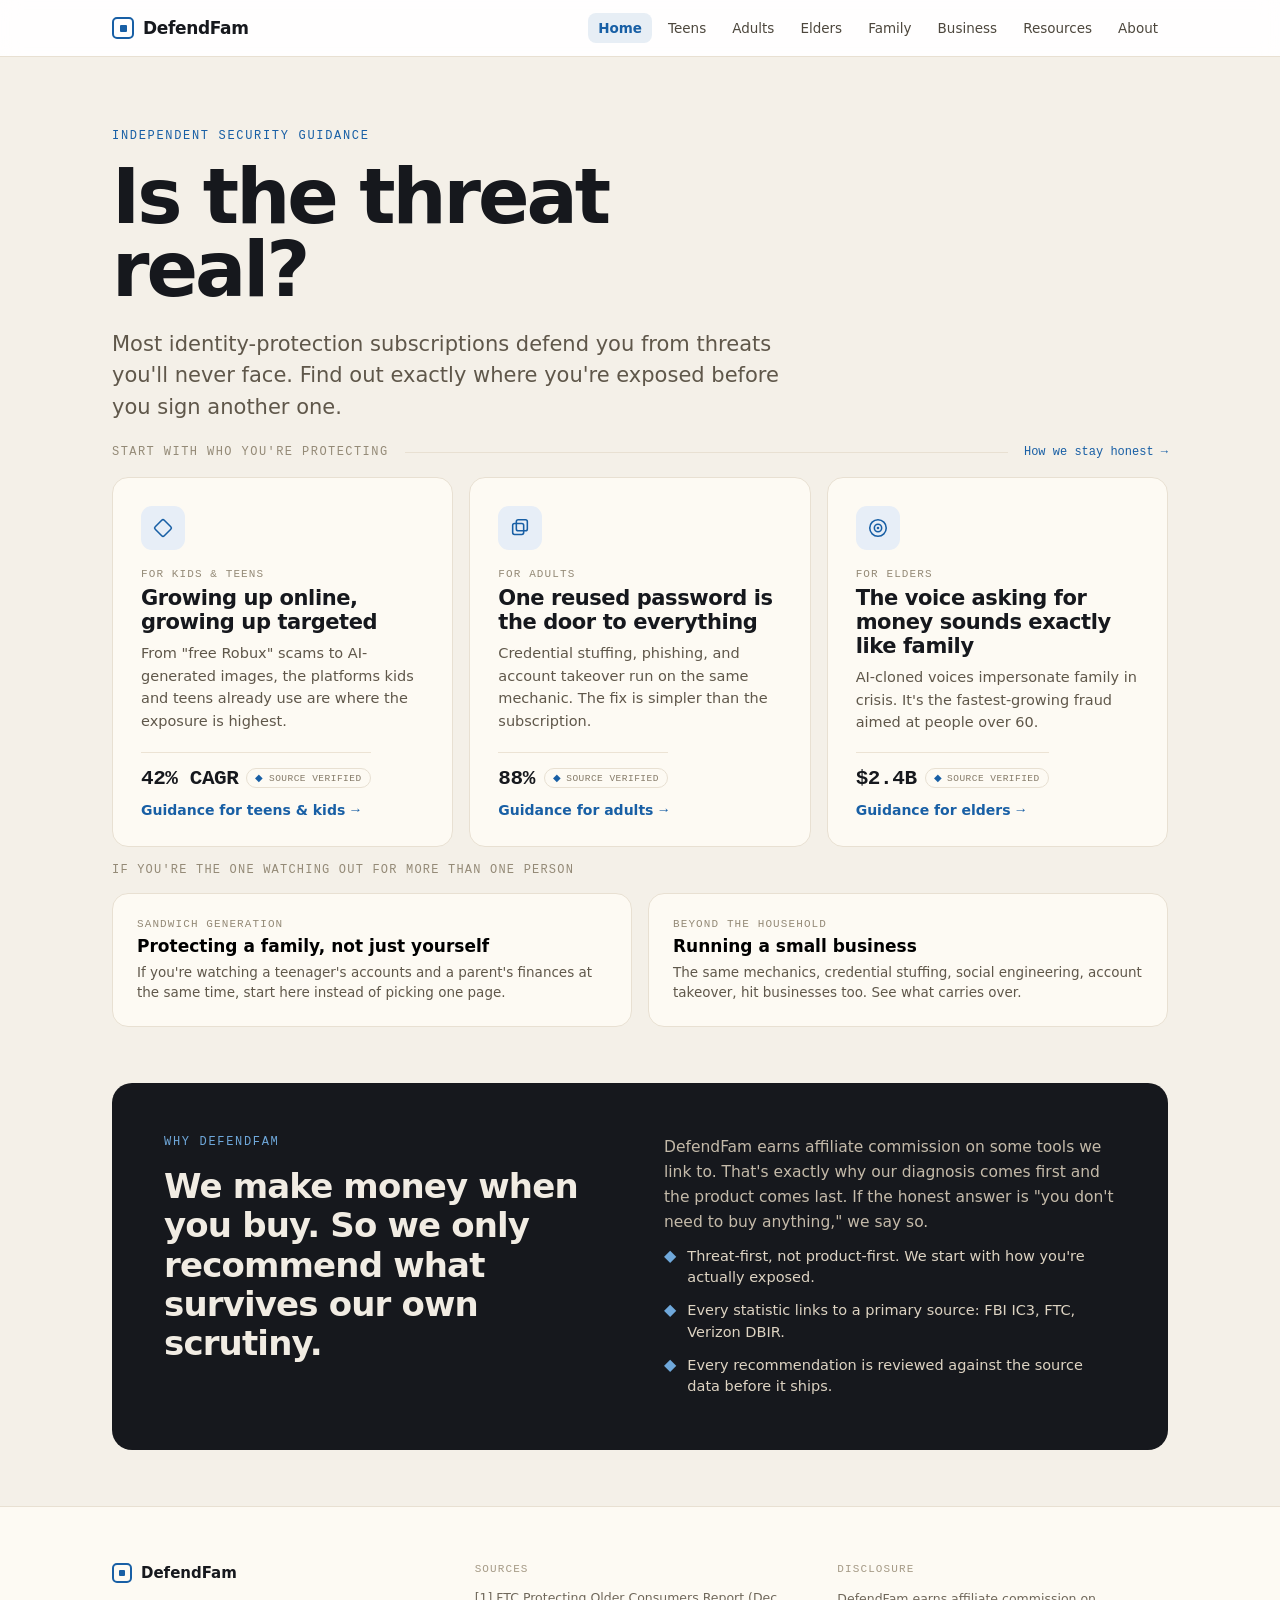
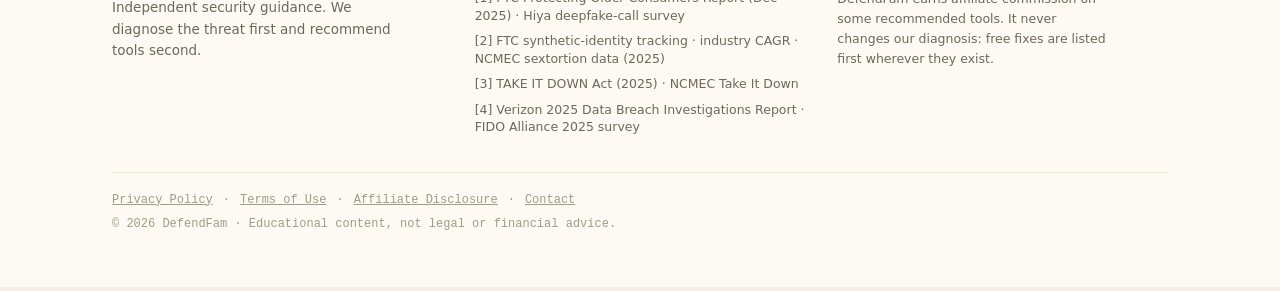
==== index.html @ b458517e "Add Google Tag Manager (GTM-TTX3BP2R) to all pages Container script in <head>, noscript iframe after" ====
<!DOCTYPE html>
<html lang="en">
<head>
<!-- Google Tag Manager -->
<script>(function(w,d,s,l,i){w[l]=w[l]||[];w[l].push({'gtm.start':
new Date().getTime(),event:'gtm.js'});var f=d.getElementsByTagName(s)[0],
j=d.createElement(s),dl=l!='dataLayer'?'&l='+l:'';j.async=true;j.src=
'https://www.googletagmanager.com/gtm.js?id='+i+dl;f.parentNode.insertBefore(j,f);
})(window,document,'script','dataLayer','GTM-TTX3BP2R');</script>
<!-- End Google Tag Manager -->
<meta charset="utf-8">
<meta name="viewport" content="width=device-width, initial-scale=1">
<title>DefendFam: Independent Security Guidance</title>
<meta name="description" content="Independent security guidance. We diagnose the threat first and recommend tools second.">
<style>
  * { box-sizing: border-box; }
  body { margin: 0; }
  :root {
    --accent: #185FA5;
    --accent-light: #6fa8db;
    --cream: #f4f0e8;
    --cream-card: #fdfaf3;
    --border: #e8e0d2;
    --border-2: #ece3d4;
    --dark: #16181d;
    --dark-card: #1c1f26;
    --ink: #16181d;
    --ink-soft: #4d473d;
    --ink-mute: #5f574a;
    --label: #948a77;
  }
  ::selection { background: rgba(24,95,165,0.18); }
  body {
    font-family: 'Inter', system-ui, -apple-system, sans-serif;
    background: var(--cream);
    color: var(--ink);
    min-height: 100vh;
    -webkit-font-smoothing: antialiased;
  }
  .mono { font-family: 'IBM Plex Mono', ui-monospace, monospace; }
  nav {
    position: sticky; top: 0; z-index: 50;
    background: rgba(255,255,255,0.92); backdrop-filter: blur(10px);
    border-bottom: 1px solid var(--border);
  }
  .nav-inner {
    max-width: 1120px; margin: 0 auto; padding: 13px clamp(16px,4vw,32px);
    display: flex; align-items: center; justify-content: space-between; gap: 16px; flex-wrap: wrap;
  }
  .brand { display: flex; align-items: center; gap: 9px; cursor: pointer; }
  .brand-mark { width: 22px; height: 22px; border: 2px solid var(--accent); border-radius: 5px; display: flex; align-items: center; justify-content: center; }
  .brand-mark span { width: 7px; height: 7px; background: var(--accent); border-radius: 1px; display: block; }
  .brand-name { font-weight: 700; font-size: 17px; letter-spacing: -0.02em; }
  .nav-items { display: flex; align-items: center; gap: clamp(2px,1vw,6px); flex-wrap: wrap; }
  .nav-link {
    font-size: 13.5px; font-weight: 500; color: var(--ink-soft); padding: 7px 10px; border-radius: 8px;
    cursor: pointer; text-decoration: none; white-space: nowrap; background: transparent;
    transition: color .15s, background .15s; border: none; font-family: inherit;
  }
  .nav-link.active { font-weight: 600; color: var(--accent); background: rgba(24,95,165,0.10); }
  main { max-width: 1120px; margin: 0 auto; padding: 0 clamp(16px,4vw,32px); }
  section[data-section] { display: none; }
  section[data-section].active { display: block; }
  .eyebrow { font-size: 12px; letter-spacing: 0.14em; text-transform: uppercase; color: var(--accent); margin-bottom: 18px; }
  h1 { font-size: clamp(40px,8.5vw,76px); line-height: 0.96; font-weight: 800; letter-spacing: -0.04em; margin: 0; max-width: 13ch; }
  .lede { font-size: clamp(16px,2.2vw,21px); line-height: 1.5; color: var(--ink-mute); max-width: 52ch; margin: 22px 0 0; }
  .grid-3 { display: grid; grid-template-columns: repeat(auto-fit,minmax(260px,1fr)); gap: 16px; }
  .grid-2 { display: grid; grid-template-columns: repeat(auto-fit,minmax(260px,1fr)); gap: 16px; }
  .card {
    background: var(--cream-card); border: 1px solid var(--border); border-radius: 16px; padding: 28px;
    cursor: pointer; transition: transform .15s, box-shadow .15s, border-color .15s; display: flex; flex-direction: column;
    text-align: left; font-family: inherit; color: inherit;
  }
  .card:hover { transform: translateY(-3px); box-shadow: 0 12px 30px rgba(16,24,40,0.08); border-color: #d8cfbf; }
  .card-icon { width: 44px; height: 44px; border-radius: 11px; background: #e7eef7; display: flex; align-items: center; justify-content: center; margin-bottom: 18px; }
  .risk-label { font-size: 11px; letter-spacing: 0.1em; text-transform: uppercase; color: var(--label); }
  .card h3 { font-size: 21px; font-weight: 700; letter-spacing: -0.02em; margin: 6px 0 8px; }
  .card p { font-size: 14.5px; line-height: 1.55; color: var(--ink-mute); margin: 0 0 18px; }
  .card-foot { margin-top: auto; padding-top: 14px; border-top: 1px solid var(--border-2); display: flex; flex-direction: column; gap: 12px; }
  .stat-row { display: flex; align-items: center; justify-content: space-between; gap: 8px; }
  .stat-big { font-family: 'IBM Plex Mono', monospace; font-size: 21px; color: var(--ink); font-weight: 600; letter-spacing: -0.02em; }
  .badge { display: inline-flex; align-items: center; gap: 5px; font-family: 'IBM Plex Mono', monospace; font-size: 9.5px; letter-spacing: 0.05em; text-transform: uppercase; color: #857b69; border: 1px solid var(--border); border-radius: 20px; padding: 3px 8px; }
  .badge .dot { color: var(--accent); }
  .cta-link { display: inline-flex; align-items: center; gap: 6px; font-weight: 600; font-size: 14px; color: var(--accent); }
  .why-box { background: var(--dark); border-radius: 20px; padding: clamp(28px,4.5vw,52px); color: #f1ece3; margin: 40px 0 clamp(40px,5vw,56px); }
  .why-grid { display: grid; grid-template-columns: repeat(auto-fit,minmax(260px,1fr)); gap: clamp(24px,4vw,48px); align-items: start; }
  .why-box h2 { font-size: clamp(24px,3.6vw,34px); font-weight: 700; letter-spacing: -0.025em; line-height: 1.15; margin: 0; }
  .why-list { display: flex; flex-direction: column; gap: 11px; }
  .why-item { display: flex; gap: 11px; align-items: flex-start; }
  .why-item .mark { color: var(--accent-light); font-weight: 700; }
  .why-item span.txt { font-size: 14.5px; line-height: 1.5; color: #ddd3c2; }
  section .inner { padding: clamp(40px,6vw,72px) 0; }
  h2.brief-h { font-size: clamp(28px,5vw,46px); font-weight: 800; letter-spacing: -0.03em; line-height: 1.05; margin: 0; max-width: 18ch; }
  .stat-grid { display: grid; grid-template-columns: repeat(auto-fit,minmax(280px,1fr)); gap: 20px; margin-top: 36px; align-items: stretch; }
  .stat-block { background: var(--dark); border-radius: 18px; padding: clamp(26px,3.5vw,38px); color: #fdfaf3; display: flex; flex-direction: column; justify-content: center; }
  .stat-num { font-size: clamp(48px,9vw,84px); font-weight: 800; letter-spacing: -0.04em; line-height: 1; }
  .stat-desc { font-size: 15px; color: #bbb1a0; margin-top: 10px; max-width: 32ch; }
  .stat-source { display: inline-flex; align-items: center; gap: 7px; margin-top: 18px; font-family: 'IBM Plex Mono', monospace; font-size: 11px; letter-spacing: 0.05em; text-transform: uppercase; color: var(--accent-light); }
  .panel { background: var(--cream-card); border: 1px solid var(--border); border-radius: 18px; padding: clamp(24px,3vw,32px); }
  .bars { display: flex; align-items: flex-end; gap: clamp(8px,2vw,18px); height: 150px; }
  .bar-col { flex: 1; display: flex; flex-direction: column; align-items: center; gap: 8px; height: 100%; justify-content: flex-end; }
  .bar { width: 100%; border-radius: 6px 6px 0 0; }
  .section-block { margin-top: 48px; }
  .block-label { font-family: 'IBM Plex Mono', monospace; font-size: 12px; letter-spacing: 0.1em; text-transform: uppercase; color: var(--label); margin-bottom: 16px; }
  .why-targeted-grid, .vector-grid { display: grid; grid-template-columns: repeat(auto-fit,minmax(240px,1fr)); gap: 14px; }
  .mini-card { background: var(--cream-card); border: 1px solid var(--border); border-radius: 14px; padding: 22px; }
  .mini-card h4 { font-weight: 700; font-size: 15.5px; margin: 0 0 6px; }
  .mini-card p { margin: 0; font-size: 14px; line-height: 1.55; color: var(--ink-mute); }
  .vector-card { background: #1c1f26; border: 1px solid #2c313b; border-radius: 14px; padding: 22px; color: #f1ece3; }
  .vector-card .vlabel { font-family: 'IBM Plex Mono', monospace; font-size: 11px; color: var(--accent-light); margin-bottom: 10px; }
  .vector-card h4 { font-weight: 700; font-size: 15.5px; margin: 0 0 6px; }
  .vector-card p { margin: 0; font-size: 14px; line-height: 1.55; color: #bbb1a0; }
  .guidance-label { font-family: 'IBM Plex Mono', monospace; font-size: 12px; letter-spacing: 0.1em; text-transform: uppercase; color: var(--accent); margin-bottom: 6px; }
  h3.guidance-h { font-size: clamp(20px,3vw,26px); font-weight: 700; letter-spacing: -0.02em; margin: 0 0 20px; }
  .step-grid { display: grid; grid-template-columns: repeat(auto-fit,minmax(250px,1fr)); gap: 16px; }
  .step-card { background: var(--cream-card); border: 1px solid var(--border); border-radius: 16px; padding: 26px; display: flex; flex-direction: column; }
  .step-num { font-family: 'IBM Plex Mono', monospace; font-size: 13px; color: var(--accent); font-weight: 600; margin-bottom: 14px; }
  .step-card h4 { font-weight: 700; font-size: 17px; margin: 0 0 8px; }
  .step-card p { font-size: 14px; line-height: 1.55; color: var(--ink-mute); margin: 0 0 16px; }
  .step-cost { margin-top: auto; font-family: 'IBM Plex Mono', monospace; font-size: 11px; color: var(--label); }
  .priority-row { background: var(--cream-card); border: 1px solid var(--border); border-radius: 14px; padding: 22px 24px; display: flex; gap: 20px; align-items: center; flex-wrap: wrap; }
  .priority-num { font-family: 'IBM Plex Mono', monospace; font-size: 22px; font-weight: 600; color: var(--accent); min-width: 36px; }
  .priority-row h4 { font-weight: 700; font-size: 16.5px; margin: 0 0 4px; }
  .priority-row p { margin: 0; font-size: 14px; line-height: 1.5; color: var(--ink-mute); }
  .priority-stack { display: flex; flex-direction: column; gap: 12px; }
  .cta-btn { display: inline-flex; align-items: center; gap: 9px; background: var(--accent); color: #fdfaf3; padding: 15px 24px; border-radius: 10px; font-weight: 600; font-size: 15px; text-decoration: none; cursor: pointer; border: none; font-family: inherit; margin-top: 26px; }
  .cta-btn:hover { filter: brightness(0.92); }
  .cta-btn.ghost { background: transparent; border: 1px solid var(--border); color: var(--ink); }
  .cta-btn.ghost:hover { filter: none; border-color: #c9bea6; }
  .donut-wrap { display: flex; flex-direction: column; align-items: center; justify-content: center; text-align: center; gap: 16px; }
  .donut { width: 148px; height: 148px; border-radius: 50%; display: flex; align-items: center; justify-content: center; }
  .donut-inner { width: 104px; height: 104px; border-radius: 50%; background: var(--cream-card); display: flex; flex-direction: column; align-items: center; justify-content: center; }
  .donut-inner .num { font-size: 32px; font-weight: 800; letter-spacing: -0.03em; }
  .two-col { display: grid; grid-template-columns: repeat(auto-fit,minmax(280px,1fr)); gap: 16px; margin-top: 36px; }
  .article-grid { display: grid; grid-template-columns: repeat(auto-fit,minmax(290px,1fr)); gap: 18px; margin-top: 40px; }
  article { background: var(--cream-card); border: 1px solid var(--border); border-radius: 18px; overflow: hidden; display: flex; flex-direction: column; transition: transform .15s, box-shadow .15s; }
  article:hover { transform: translateY(-3px); box-shadow: 0 14px 34px rgba(16,24,40,0.09); }
  .art-fig { height: 150px; background: repeating-linear-gradient(135deg,#e6edf6,#e6edf6 10px,#dbe6f2 10px,#dbe6f2 20px); display: flex; align-items: flex-end; padding: 16px; }
  .art-fig span { font-family: 'IBM Plex Mono', monospace; font-size: 11px; color: var(--label); background: var(--cream-card); padding: 4px 9px; border-radius: 5px; }
  .art-body { padding: 24px; display: flex; flex-direction: column; flex: 1; }
  .art-cat { font-family: 'IBM Plex Mono', monospace; font-size: 11px; color: var(--label); margin-bottom: 12px; }
  article h3 { font-size: 18.5px; font-weight: 700; letter-spacing: -0.015em; line-height: 1.3; margin: 0 0 10px; }
  article p { font-size: 14px; line-height: 1.55; color: var(--ink-mute); margin: 0; flex: 1; }
  footer { border-top: 1px solid var(--border); background: var(--cream-card); margin-top: 24px; }
  .footer-inner { max-width: 1120px; margin: 0 auto; padding: clamp(36px,5vw,56px) clamp(16px,4vw,32px); }
  .footer-grid { display: grid; grid-template-columns: repeat(auto-fit,minmax(220px,1fr)); gap: 32px; }
  .footer-label { font-family: 'IBM Plex Mono', monospace; font-size: 11px; letter-spacing: 0.1em; text-transform: uppercase; color: #a59a86; margin-bottom: 14px; }
  .footer-brand p { font-size: 13.5px; line-height: 1.6; color: #6f675a; margin: 0; max-width: 34ch; }
  .footer-sources { display: flex; flex-direction: column; gap: 8px; font-size: 12.5px; color: #6f675a; line-height: 1.4; }
  .footer-disclosure p { font-size: 12.5px; line-height: 1.6; color: #6f675a; margin: 0; max-width: 34ch; }
  .copyright { margin-top: 36px; padding-top: 20px; border-top: 1px solid var(--border-2); font-size: 12px; color: #a59a86; font-family: 'IBM Plex Mono', monospace; }
  .quick-answer { background: var(--cream-card); border: 1px solid var(--border); border-left: 3px solid var(--accent); border-radius: 12px; padding: 22px 26px; margin: 28px 0 40px; }
  .quick-answer .qa-label { font-family: 'IBM Plex Mono', monospace; font-size: 11px; letter-spacing: 0.1em; text-transform: uppercase; color: var(--accent); margin-bottom: 8px; }
  .quick-answer p { margin: 0; font-size: 15px; line-height: 1.6; color: var(--ink-soft); }
  .fork-box { display: grid; grid-template-columns: repeat(auto-fit,minmax(240px,1fr)); gap: 16px; margin: 32px 0 clamp(40px,5vw,56px); }
  .fork-card { background: var(--cream-card); border: 1px solid var(--border); border-radius: 16px; padding: 24px; text-align: left; cursor: pointer; font-family: inherit; }
  .fork-card:hover { border-color: #d8cfbf; }
  .fork-card .flabel { font-family: 'IBM Plex Mono', monospace; font-size: 11px; letter-spacing: 0.1em; text-transform: uppercase; color: var(--label); margin-bottom: 6px; }
  .fork-card h4 { font-weight: 700; font-size: 17px; margin: 0 0 6px; }
  .fork-card p { margin: 0; font-size: 13.5px; line-height: 1.5; color: var(--ink-mute); }
  .support-grid { display: grid; grid-template-columns: repeat(auto-fit,minmax(260px,1fr)); gap: 14px; }
  .vendor-card { background: var(--cream-card); border: 1px solid var(--border); border-radius: 14px; padding: 22px; }
  .vendor-card .vkind { font-family: 'IBM Plex Mono', monospace; font-size: 10px; letter-spacing: 0.08em; text-transform: uppercase; color: var(--accent); margin-bottom: 8px; }
  .vendor-card h4 { font-weight: 700; font-size: 16px; margin: 0 0 6px; }
  .vendor-card p { margin: 0; font-size: 13.5px; line-height: 1.55; color: var(--ink-mute); }
  .about-lede { font-size: clamp(17px,2.4vw,22px); line-height: 1.5; color: var(--ink-soft); max-width: 58ch; margin: 22px 0 40px; font-weight: 500; }
  .note-box { background: #eef3fa; border: 1px solid #d7e4f1; border-radius: 14px; padding: 22px 24px; font-size: 14.5px; line-height: 1.6; color: var(--ink-soft); }
  .support-head { font-weight: 700; font-size: 16px; letter-spacing: -0.01em; color: var(--ink); margin: 0 0 6px; }
  .support-sub { font-size: 13.5px; line-height: 1.5; color: var(--ink-mute); margin: 0 0 14px; max-width: 60ch; }
  .affiliate-tag { font-family: 'IBM Plex Mono', monospace; font-size: 10.5px; color: var(--label); margin-top: 10px; }
  .affiliate-tag a { color: var(--label); text-decoration: underline; }
  .footer-legal { display: flex; flex-wrap: wrap; gap: 6px 10px; margin-bottom: 10px; }
  .footer-legal a { color: #a59a86; text-decoration: underline; }
  .footer-legal a:hover { color: var(--accent); }
  .legal-meta { font-family: 'IBM Plex Mono', ui-monospace, monospace; font-size: 12px; color: var(--label); margin: 14px 0 32px; }
  .legal-list { margin: 0; padding-left: 20px; font-size: 14.5px; line-height: 1.65; color: var(--ink-mute); max-width: 70ch; }
  .legal-list li { margin-bottom: 8px; }
  .legal-p { font-size: 14.5px; line-height: 1.65; color: var(--ink-mute); max-width: 70ch; margin: 0 0 16px; }
  .brand { text-decoration: none; color: inherit; }
</style>
</head>
<body>
<!-- Google Tag Manager (noscript) -->
<noscript><iframe src="https://www.googletagmanager.com/ns.html?id=GTM-TTX3BP2R"
height="0" width="0" style="display:none;visibility:hidden"></iframe></noscript>
<!-- End Google Tag Manager (noscript) -->

<nav>
  <div class="nav-inner">
    <div class="brand" data-goto="home">
      <div class="brand-mark"><span></span></div>
      <span class="brand-name">DefendFam</span>
    </div>
    <div class="nav-items">
      <button class="nav-link" data-goto="home">Home</button>
      <button class="nav-link" data-goto="teens">Teens</button>
      <button class="nav-link" data-goto="adults">Adults</button>
      <button class="nav-link" data-goto="elders">Elders</button>
      <button class="nav-link" data-goto="family">Family</button>
      <button class="nav-link" data-goto="business">Business</button>
      <button class="nav-link" data-goto="resources">Resources</button>
      <button class="nav-link" data-goto="about">About</button>
    </div>
  </div>
</nav>
 
<main>
 
  <!-- HOME -->
  <section data-section="home" class="active">
    <div class="inner" style="padding-bottom:22px;">
      <div class="eyebrow mono">Independent security guidance</div>
      <h1>Is the threat real?</h1>
      <p class="lede">Most identity-protection subscriptions defend you from threats you'll never face. Find out exactly where you're exposed before you sign another one.</p>
    </div>
 
    <div style="display:flex;align-items:center;gap:16px;margin-bottom:18px;flex-wrap:wrap;">
      <span class="mono" style="font-size:12px;letter-spacing:0.12em;text-transform:uppercase;color:var(--label);white-space:nowrap;">Start with who you're protecting</span>
      <span style="flex:1;min-width:40px;height:1px;background:var(--border);"></span>
      <a href="#why" class="mono" style="font-size:12px;color:var(--accent);text-decoration:none;white-space:nowrap;">How we stay honest →</a>
    </div>
 
    <div class="grid-3" style="padding-bottom:16px;">
      <button class="card" data-goto="teens">
        <div class="card-icon"><svg width="22" height="22" viewBox="0 0 24 24" fill="none" stroke="var(--accent)" stroke-width="1.7"><rect x="5" y="5" width="14" height="14" rx="2" transform="rotate(45 12 12)"/></svg></div>
        <div class="risk-label mono">For kids &amp; teens</div>
        <h3>Growing up online, growing up targeted</h3>
        <p>From "free Robux" scams to AI-generated images, the platforms kids and teens already use are where the exposure is highest.</p>
        <div class="card-foot">
          <div class="stat-row"><span class="stat-big mono">42% CAGR</span><span class="badge mono"><span class="dot">◆</span> Source verified</span></div>
          <span class="cta-link">Guidance for teens &amp; kids <span class="mono">→</span></span>
        </div>
      </button>
      <button class="card" data-goto="adults">
        <div class="card-icon"><svg width="22" height="22" viewBox="0 0 24 24" fill="none" stroke="var(--accent)" stroke-width="1.7"><rect x="4" y="7" width="12" height="12" rx="2"/><rect x="8" y="3" width="12" height="12" rx="2"/></svg></div>
        <div class="risk-label mono">For adults</div>
        <h3>One reused password is the door to everything</h3>
        <p>Credential stuffing, phishing, and account takeover run on the same mechanic. The fix is simpler than the subscription.</p>
        <div class="card-foot">
          <div class="stat-row"><span class="stat-big mono">88%</span><span class="badge mono"><span class="dot">◆</span> Source verified</span></div>
          <span class="cta-link">Guidance for adults <span class="mono">→</span></span>
        </div>
      </button>
      <button class="card" data-goto="elders">
        <div class="card-icon"><svg width="22" height="22" viewBox="0 0 24 24" fill="none" stroke="var(--accent)" stroke-width="1.7"><circle cx="12" cy="12" r="9"/><circle cx="12" cy="12" r="4"/><circle cx="12" cy="12" r="0.6" fill="var(--accent)"/></svg></div>
        <div class="risk-label mono">For elders</div>
        <h3>The voice asking for money sounds exactly like family</h3>
        <p>AI-cloned voices impersonate family in crisis. It's the fastest-growing fraud aimed at people over 60.</p>
        <div class="card-foot">
          <div class="stat-row"><span class="stat-big mono">$2.4B</span><span class="badge mono"><span class="dot">◆</span> Source verified</span></div>
          <span class="cta-link">Guidance for elders <span class="mono">→</span></span>
        </div>
      </button>
    </div>
 
    <div class="section-block" style="margin-top:0;">
      <div class="block-label mono">If you're the one watching out for more than one person</div>
      <div class="fork-box" style="margin-top:0;">
        <button class="fork-card" data-goto="family">
          <div class="flabel mono">Sandwich generation</div>
          <h4>Protecting a family, not just yourself</h4>
          <p>If you're watching a teenager's accounts and a parent's finances at the same time, start here instead of picking one page.</p>
        </button>
        <button class="fork-card" data-goto="business">
          <div class="flabel mono">Beyond the household</div>
          <h4>Running a small business</h4>
          <p>The same mechanics, credential stuffing, social engineering, account takeover, hit businesses too. See what carries over.</p>
        </button>
      </div>
    </div>
 
    <div id="why" class="why-box">
      <div class="why-grid">
        <div>
          <div class="eyebrow mono" style="color:var(--accent-light);">Why DefendFam</div>
          <h2>We make money when you buy. So we only recommend what survives our own scrutiny.</h2>
        </div>
        <div class="why-list">
          <p style="font-size:15.5px;line-height:1.6;color:#c4baa9;margin:0;">DefendFam earns affiliate commission on some tools we link to. That's exactly why our diagnosis comes first and the product comes last. If the honest answer is "you don't need to buy anything," we say so.</p>
          <div class="why-list">
            <div class="why-item"><span class="mark">◆</span><span class="txt">Threat-first, not product-first. We start with how you're actually exposed.</span></div>
            <div class="why-item"><span class="mark">◆</span><span class="txt">Every statistic links to a primary source: FBI IC3, FTC, Verizon DBIR.</span></div>
            <div class="why-item"><span class="mark">◆</span><span class="txt">Every recommendation is reviewed against the source data before it ships.</span></div>
          </div>
        </div>
      </div>
    </div>
  </section>
 
  <!-- TEENS (incl. kids) -->
  <section data-section="teens">
    <div class="inner">
      <div class="eyebrow mono">For kids &amp; teens</div>
      <h2 class="brief-h">A clean credit file is the most valuable thing a kid owns. It isn't the only thing being targeted.</h2>
 
      <div class="quick-answer">
        <div class="qa-label mono">Quick answer</div>
        <p>What are kids and teens actually targeted for? Four distinct things: synthetic identity fraud on an unmonitored credit file, everyday scams inside the apps and games they already use, financial sextortion, and AI-generated fake explicit images. Each needs a different response, covered below.</p>
      </div>
 
      <div class="note-box" style="margin-bottom:8px;">A lot of the reporting behind these numbers is written about teenagers specifically, but the platforms involved, Roblox, Discord, Instagram, are used by much younger kids too. The same freeze-the-file, use-a-password-manager, talk-before-it-happens guidance applies earlier than most parents assume.</div>
 
      <div class="stat-grid">
        <div class="stat-block">
          <div class="stat-num">42%</div>
          <div class="stat-desc">Annual growth rate of synthetic-identity fraud (the fastest-rising category), and minors are the preferred raw material.</div>
          <div class="stat-source mono"><span>◆</span> Source verified · FTC / industry CAGR <span style="color:#857a68;">[2]</span></div>
        </div>
        <div class="panel" style="display:flex;flex-direction:column;justify-content:center;gap:16px;">
          <div style="font-size:13px;font-weight:600;color:var(--ink-mute);">Why the file is unguarded</div>
          <div style="display:flex;flex-direction:column;gap:14px;">
            <div>
              <div style="display:flex;justify-content:space-between;font-size:13px;margin-bottom:6px;"><span style="color:var(--ink);">Teens who check their credit</span><span class="mono" style="color:var(--ink);font-weight:600;">~7%</span></div>
              <div style="height:9px;background:var(--border-2);border-radius:5px;overflow:hidden;"><div style="width:7%;height:100%;background:#7fb0e0;border-radius:5px;"></div></div>
            </div>
            <div>
              <div style="display:flex;justify-content:space-between;font-size:13px;margin-bottom:6px;"><span style="color:var(--ink);">Fraud unnoticed until first loan/job</span><span class="mono" style="color:var(--ink);font-weight:600;">years</span></div>
              <div style="height:9px;background:var(--border-2);border-radius:5px;overflow:hidden;"><div style="width:88%;height:100%;background:var(--accent);border-radius:5px;"></div></div>
            </div>
          </div>
        </div>
      </div>
 
      <div class="section-block">
        <div class="block-label mono">Four threat vectors</div>
        <div class="vector-grid">
          <div class="vector-card"><div class="vlabel mono">VECTOR 01</div><h4>Social-media impersonation</h4><p>Cloned profiles harvest trust from friends, then run scams in the victim's name.</p></div>
          <div class="vector-card"><div class="vlabel mono">VECTOR 02</div><h4>Credential reuse</h4><p>One leaked game-forum password unlocks email, banking and everything chained to it.</p></div>
          <div class="vector-card"><div class="vlabel mono">VECTOR 03</div><h4>Data-broker sales</h4><p>Names, ages and addresses are packaged and sold legally, assembling a profile to exploit.</p></div>
          <div class="vector-card"><div class="vlabel mono">VECTOR 04</div><h4>Synthetic identity</h4><p>A real SSN fused with a fake name builds credit for years before anyone notices.</p></div>
        </div>
      </div>
 
      <div class="section-block">
        <div class="guidance-label mono">The guidance</div>
        <h3 class="guidance-h">Three moves, in order of impact</h3>
        <div class="step-grid">
          <div class="step-card"><div class="step-num mono">01</div><h4>Freeze the credit file</h4><p>Free at all three bureaus. A frozen file can't be used to open accounts (the single highest-impact move), and it works the moment a child has an SSN, not just at 18.</p><span class="step-cost mono">COST: $0</span></div>
          <div class="step-card"><div class="step-num mono">02</div><h4>Password manager + unique logins</h4><p>Breaks credential reuse so one leak stays contained to one account.</p><span class="step-cost mono">COST: LOW / FREE TIER</span></div>
          <div class="step-card"><div class="step-num mono">03</div><h4>Data-broker removal</h4><p>Shrinks the public profile fraudsters build from. Doable manually, or via a removal service.</p><span class="step-cost mono">COST: TIME OR PAID TOOL</span></div>
        </div>
      </div>
 
      <div class="section-block">
        <div class="block-label mono">The everyday scams kids and teens actually run into</div>
        <p style="font-size:14.5px;line-height:1.6;color:var(--ink-mute);max-width:64ch;margin-bottom:16px;">This is where parent credibility gets built or lost. A warning about identity theft can feel abstract to a kid who's never seen it happen. A warning about the exact Robux scam a friend fell for last week lands immediately, at almost any age.</p>
        <div class="why-targeted-grid">
          <div class="mini-card"><h4>"Free Robux" apps</h4><p>Suspected gaming fraud rose 53% year-over-year in 2026; Roblox alone saw ~1.65M attempted attacks. Spin-wheel apps keep players one step from a payout that never comes.</p></div>
          <div class="mini-card"><h4>Discord escalation</h4><p>Roblox chat is filtered; Discord isn't. Predatory adults move conversations there, building rapport over days before asking for credentials or money.</p></div>
          <div class="mini-card"><h4>Fake Instagram brand deals</h4><p>A DM collaboration offer that leads to a phishing link or a "contract" asking for payment or login credentials before anything official happens.</p></div>
        </div>
      </div>
 
      <div class="section-block">
        <div class="block-label mono">Financial sextortion: one of the fastest-growing threats to teens</div>
        <p style="font-size:14.5px;line-height:1.6;color:var(--ink-mute);max-width:64ch;">NCMEC received more than 50,000 reports of financially motivated sextortion in 2025, an average of 137 a day, up from 36,000 the year before. The pattern: a stranger poses as a peer, moves the conversation to a private app, then extorts payment after getting an image. Reports skew heavily toward boys 14–17. The most important thing to say in advance: paying does not make it stop, and if it's already happened, the teen is not in trouble and not to blame.</p>
      </div>
 
      <div class="section-block">
        <div class="block-label mono">AI-generated images: the "nudify" problem</div>
        <p style="font-size:14.5px;line-height:1.6;color:var(--ink-mute);max-width:64ch;">No real image is required: "nudify" apps generate a fake explicit image from an ordinary, already-public photo. The federal TAKE IT DOWN Act (May 2025) requires covered platforms to remove a valid report within 48 hours. NCMEC's free Take It Down service (takeitdown.ncmec.org) fingerprints the image so platforms can detect and remove it without it ever being uploaded anywhere. The same response whether the image is real or AI-generated.</p>
      </div>
 
      <div class="section-block">
        <div class="guidance-label mono">Looking for immediate support?</div>
        <h3 class="guidance-h">This one spreads across more ground than a single checklist.</h3>
        <div class="support-head" style="margin-top:0;">Start here. There's a real chance you're already done.</div>
        <p class="support-sub">A credit freeze does the actual job, free, at all three bureaus. Check this before you pay for anything below.</p>
        <div class="support-grid" style="margin-bottom:28px;">
          <div class="vendor-card"><div class="vkind mono">Free · highest impact</div><h4>Credit freeze</h4><p>Free at all three bureaus, takes minutes, and closes the identity-theft exploit outright.</p></div>
          <div class="vendor-card"><div class="vkind mono">Free · built for this</div><h4>NCMEC Take It Down</h4><p>takeitdown.ncmec.org: the right anchor for anything image-related, sextortion or AI-generated.</p></div>
          <div class="vendor-card"><div class="vkind mono">Free · often faster</div><h4>The school</h4><p>If classmates or a shared platform are involved, the school can often act faster than any app or hotline.</p></div>
        </div>
        <div class="support-head">Seems like more than that?</div>
        <p class="support-sub">They charge. But it's peace of mind.</p>
        <div class="support-grid">
          <div class="vendor-card"><div class="vkind mono">Identity + gaming safety</div><h4>Aura</h4><p>Standard identity monitoring plus parental controls covering ~200 games and platforms including Discord, built to catch grooming and harassment.</p><p class="affiliate-tag"><a href="affiliate-disclosure.html">Affiliate link.</a> We may earn a commission.</p></div>
          <div class="vendor-card"><div class="vkind mono">Behavioral monitoring</div><h4>Bark</h4><p>Monitors texts, social media, and gaming chat for predatory contact, bullying, and self-harm risk signals: alerts sent directly to a parent.</p><p class="affiliate-tag"><a href="affiliate-disclosure.html">Affiliate link.</a> We may earn a commission.</p></div>
          <div class="vendor-card"><div class="vkind mono">Credit + identity</div><h4>Norton/LifeLock</h4><p>Same brand recognition and insurance coverage as elder-focused plans, with family plans covering a still-blank credit file.</p><p class="affiliate-tag"><a href="affiliate-disclosure.html">Affiliate link.</a> We may earn a commission.</p></div>
        </div>
      </div>
    </div>
  </section>
 
  <!-- ADULTS (formerly Finance) -->
  <section data-section="adults">
    <div class="inner">
      <div class="eyebrow mono">For adults</div>
      <h2 class="brief-h">One reused password is the door to every account you own.</h2>
 
      <div class="quick-answer">
        <div class="qa-label mono">Quick answer</div>
        <p>Is a password manager still enough in 2026? Mostly, but it's no longer the strongest option. A unique password per site stops the most common attack outright. The stronger fix, where offered, is a passkey, which removes the reusable password entirely rather than just managing it better.</p>
      </div>
 
      <div class="stat-grid">
        <div class="stat-block">
          <div class="stat-num">22%</div>
          <div class="stat-desc">Of all confirmed 2025 breaches started with stolen or reused credentials (88% of attacks on basic web applications specifically, per Verizon's 2025 DBIR). Separately, 36% of people say one of their own accounts has already been compromised this way (FIDO Alliance, 2025).</div>
          <div class="stat-source mono"><span>◆</span> Source verified · Verizon 2025 DBIR <span style="color:#857a68;">[4]</span></div>
        </div>
        <div class="panel donut-wrap">
          <div class="donut" style="background:conic-gradient(var(--accent) 0% 88%, var(--border-2) 88% 100%);">
            <div class="donut-inner"><div class="num">88%</div></div>
          </div>
          <div style="font-size:13.5px;color:var(--ink-mute);line-height:1.5;max-width:30ch;">of attacks on basic web applications involve stolen or reused credentials. <span class="mono" style="font-size:11px;color:var(--label);">· Verizon 2025 DBIR [4]</span></div>
        </div>
      </div>
 
      <div class="two-col">
        <div class="mini-card" style="padding:28px;border-radius:16px;">
          <div class="block-label mono" style="margin-bottom:12px;">The core mechanic</div>
          <h4 style="font-weight:700;font-size:18px;margin-bottom:10px;">Credential stuffing</h4>
          <p>A breach leaks your email + password from one site. Bots replay that pair against thousands of banks and retailers automatically. Reuse the password anywhere and the attack succeeds. No "hacking" required.</p>
        </div>
        <div class="mini-card" style="padding:28px;border-radius:16px;">
          <div class="mono" style="font-size:11px;letter-spacing:0.1em;text-transform:uppercase;color:var(--accent);margin-bottom:12px;">Emerging · Deepfake video</div>
          <h4 style="font-weight:700;font-size:18px;margin-bottom:10px;">Liveness checks under attack</h4>
          <p>Banks increasingly verify big transfers with video selfies. Synthetic-video tooling now defeats some liveness checks, turning "see my face" into a forgeable credential. MFA that isn't tied to a device is the weak point.</p>
        </div>
      </div>
 
      <div class="section-block">
        <div class="block-label mono">The stronger option: passkeys</div>
        <div class="mini-card" style="padding:24px;">
          <p style="margin:0;">A passkey does away with the shared secret entirely rather than protecting it better. Nothing stored that a breach can leak, nothing to type that a fake login page can capture. It resists both credential stuffing and phishing in a way password-plus-MFA setups aren't quite. Support is still uneven across sites, so a password manager remains the right fallback everywhere passkeys aren't offered yet.</p>
        </div>
      </div>
 
      <div class="section-block">
        <div class="guidance-label mono">The guidance</div>
        <h3 class="guidance-h">Three priorities, do them in this order</h3>
        <div class="priority-stack">
          <div class="priority-row"><div class="priority-num mono">P1</div><div><h4>Password manager or passkey</h4><p>Closes the door credential stuffing walks through. Everything else is secondary to this.</p></div></div>
          <div class="priority-row"><div class="priority-num mono">P2</div><div><h4>Device-bound MFA</h4><p>For accounts that don't yet support passkeys. An authenticator app or hardware key resists deepfake and SIM-swap attacks.</p></div></div>
          <div class="priority-row"><div class="priority-num mono">P3</div><div><h4>Breach monitoring</h4><p>The safety net that catches a leaked credential before bots get there, not the wall itself.</p></div></div>
        </div>
      </div>
 
      <div class="section-block">
        <div class="guidance-label mono">Looking for immediate support?</div>
        <h3 class="guidance-h">This one's about prevention more than recovery.</h3>
        <div class="support-head" style="margin-top:0;">Start here. There's a real chance you're already done.</div>
        <p class="support-sub">A password manager does the actual job, free, with Bitwarden. Check this before you pay for anything below.</p>
        <div class="support-grid" style="margin-bottom:28px;">
          <div class="vendor-card"><div class="vkind mono">Free · full featured</div><h4>Bitwarden</h4><p>Core password manager, including passkey storage and sync, is genuinely free, not a limited trial.</p></div>
          <div class="vendor-card"><div class="vkind mono">Free · industry standard</div><h4>Have I Been Pwned</h4><p>Check an email address against known breach data in seconds, the standard first move.</p></div>
          <div class="vendor-card"><div class="vkind mono">Free · already available</div><h4>Bank alerts</h4><p>Most banks offer free login and transaction alerts that go unused simply because they were never turned on.</p></div>
          <div class="vendor-card"><div class="vkind mono">Free · at all 3 bureaus</div><h4>Credit fraud alerts</h4><p>Lighter than a full freeze: adds a verification step before new credit can be opened in your name.</p></div>
        </div>
        <div class="support-head">Seems like more than that?</div>
        <p class="support-sub">They charge. But it's peace of mind.</p>
        <div class="support-grid">
          <div class="vendor-card"><div class="vkind mono">Paid step-up</div><h4>1Password</h4><p>Shared vaults, built-in breach monitoring that flags a saved login the moment it leaks, mature passkey support.</p><p class="affiliate-tag"><a href="affiliate-disclosure.html">Affiliate link.</a> We may earn a commission.</p></div>
          <div class="vendor-card"><div class="vkind mono">The ceiling</div><h4>YubiKey</h4><p>A physical key that makes phishing and credential stuffing structurally impossible. Worth it for email and banking.</p><p class="affiliate-tag"><a href="affiliate-disclosure.html">Affiliate link.</a> We may earn a commission.</p></div>
          <div class="vendor-card"><div class="vkind mono">Credit + identity</div><h4>Norton/LifeLock</h4><p>Credit and identity monitoring with insurance backing, if you want a watched safety net behind the password manager and MFA above.</p><p class="affiliate-tag"><a href="affiliate-disclosure.html">Affiliate link.</a> We may earn a commission.</p></div>
        </div>
      </div>
    </div>
  </section>
 
  <!-- ELDERS -->
  <section data-section="elders">
    <div class="inner">
      <div class="eyebrow mono">For elders</div>
      <h2 class="brief-h">The voice asking for money sounds exactly like family.</h2>
 
      <div class="quick-answer">
        <div class="qa-label mono">Quick answer</div>
        <p>Is a family safe word enough to stop an AI voice-cloning scam? Not by itself. It stops a scammer who doesn't know the word, but a determined one can talk around it or fake enough distress to avoid answering, which is why calling back on a number you already had saved matters just as much. Full breakdown below.</p>
      </div>
 
      <div class="stat-grid">
        <div class="stat-block">
          <div class="stat-num">$2.4B</div>
          <div class="stat-desc">Total fraud losses reported by adults 60+ in 2024, per the FTC's December 2025 report (roughly four times the $600M reported in 2020). The FTC's own estimate of the true cost, accounting for underreporting, runs as high as $81.5B.</div>
          <div class="stat-source mono"><span>◆</span> Source verified · FTC (Dec 2025) <span style="color:#857a68;">[1]</span></div>
        </div>
        <div class="panel">
          <div style="font-size:13px;font-weight:600;color:var(--ink-mute);margin-bottom:4px;">Imposter-scam losses, indexed</div>
          <div class="mono" style="font-size:11px;color:#a59a86;margin-bottom:22px;">2021 → 2025</div>
          <div class="bars">
            <div class="bar-col"><div class="bar" style="height:34%;background:#dbe6f2;"></div><span class="mono" style="font-size:11px;color:#a59a86;">'21</span></div>
            <div class="bar-col"><div class="bar" style="height:48%;background:#dbe6f2;"></div><span class="mono" style="font-size:11px;color:#a59a86;">'22</span></div>
            <div class="bar-col"><div class="bar" style="height:62%;background:#7fb0e0;"></div><span class="mono" style="font-size:11px;color:#a59a86;">'23</span></div>
            <div class="bar-col"><div class="bar" style="height:80%;background:#3a7cc4;"></div><span class="mono" style="font-size:11px;color:#a59a86;">'24</span></div>
            <div class="bar-col"><div class="bar" style="height:100%;background:var(--accent);"></div><span class="mono" style="font-size:11px;color:var(--ink);font-weight:600;">'25</span></div>
          </div>
        </div>
      </div>
 
      <div class="section-block">
        <div class="block-label mono">Why elders are targeted</div>
        <div class="why-targeted-grid">
          <div class="mini-card"><h4>Trust in the voice</h4><p>A familiar voice short-circuits skepticism. Cloning needs only seconds of audio from social media.</p></div>
          <div class="mini-card"><h4>Manufactured urgency</h4><p>"I'm in jail / in an accident, don't tell anyone." Panic is the exploit, not technology.</p></div>
          <div class="mini-card"><h4>Untraceable payment</h4><p>Gift cards, wire transfers and crypto are requested precisely because they can't be reversed.</p></div>
          <div class="mini-card"><h4>Isolation by design</h4><p>"Keep this between us" prevents the one thing that stops the scam: a second opinion.</p></div>
        </div>
      </div>
 
      <div class="section-block">
        <div class="guidance-label mono">The guidance</div>
        <h3 class="guidance-h">Three moves, in order of impact</h3>
        <div class="step-grid">
          <div class="step-card"><div class="step-num mono">01</div><h4>Set a family safe-word</h4><p>Not absolute on its own: a determined scammer can talk around it. Pair it with rule two below.</p><span class="step-cost mono">COST: $0</span></div>
          <div class="step-card"><div class="step-num mono">02</div><h4>Call back on a saved number</h4><p>Never the number that called you, that can be spoofed too. Use one you already had.</p><span class="step-cost mono">COST: $0</span></div>
          <div class="step-card"><div class="step-num mono">03</div><h4>Identity monitoring</h4><p>Catches the downstream damage (new accounts, address changes) when a scam does land.</p><span class="step-cost mono">COST: PAID TOOL</span></div>
        </div>
      </div>
 
      <div class="section-block">
        <div class="guidance-label mono">Looking for immediate support?</div>
        <h3 class="guidance-h">Some of this works better with help. Some you can do yourself.</h3>
        <div class="support-head" style="margin-top:0;">Start here. There's a real chance you're already done.</div>
        <p class="support-sub">Caregiver banking access does the actual job, free, through Huntington, Wells Fargo, or KeyBank. Check this before you pay for anything below.</p>
        <div class="support-grid" style="margin-bottom:28px;">
          <div class="vendor-card"><div class="vkind mono">Free · live person</div><h4>AARP Fraud Watch Network</h4><p>1-877-908-3360. Free, not limited to AARP members, and staffed by someone trained specifically for this.</p></div>
          <div class="vendor-card"><div class="vkind mono">Free · through your bank</div><h4>Caregiver Banking</h4><p>Huntington, Wells Fargo, and KeyBank now offer view-only or spending-limited access for a trusted family member.</p></div>
        </div>
        <div class="support-head">Seems like more than that?</div>
        <p class="support-sub">They charge. But it's peace of mind.</p>
        <div class="support-grid">
          <div class="vendor-card"><div class="vkind mono">Family-shared monitoring</div><h4>Aura</h4><p>Plans let an adult child and a parent share one account across households, alerts visible to everyone on the plan.</p><p class="affiliate-tag"><a href="affiliate-disclosure.html">Affiliate link.</a> We may earn a commission.</p></div>
          <div class="vendor-card"><div class="vkind mono">Largest coverage</div><h4>Norton/LifeLock</h4><p>The most brand recognition of any option here, plus the largest identity-theft insurance and reimbursement coverage.</p><p class="affiliate-tag"><a href="affiliate-disclosure.html">Affiliate link.</a> We may earn a commission.</p></div>
          <div class="vendor-card"><div class="vkind mono">Built for caregiving</div><h4>EverSafe</h4><p>Senior-specific discount, shared family alerts, and monitoring that extends to investment and retirement accounts.</p><p class="affiliate-tag"><a href="affiliate-disclosure.html">Affiliate link.</a> We may earn a commission.</p></div>
          <div class="vendor-card"><div class="vkind mono">Spending controls</div><h4>True Link Financial</h4><p>A prepaid card with spending limits and category restrictions a family member controls directly.</p></div>
        </div>
      </div>
 
      <div class="section-block">
        <div class="guidance-label mono">If money has already been sent</div>
        <p style="font-size:14.5px;line-height:1.6;color:var(--ink-mute);max-width:64ch;">Speed matters more than which form gets filed first. Wire transfer: call Western Union's fraud hotline (800-448-1492) or MoneyGram (1-800-926-9400) immediately, a narrow reversal window sometimes exists. Gift card: call the number on the back of the card before the balance is drained. Then file with the FTC at reportfraud.ftc.gov and, for cross-border cases, the FBI's IC3 at ic3.gov.</p>
      </div>
    </div>
  </section>
 
  <!-- FAMILY -->
  <section data-section="family">
    <div class="inner">
      <div class="eyebrow mono">For the sandwich generation</div>
      <h2 class="brief-h">If you're watching out for more than one person, start here.</h2>
 
      <div class="quick-answer">
        <div class="qa-label mono">Quick answer</div>
        <p>Where do I start if I'm managing this for my kids and my parents at the same time? The core moves are the same at every age, freeze the credit file, use a password manager, agree on a callback rule before there's an emergency, but who's most exposed right now usually decides the order. An unmonitored teen credit file and an aging parent's phone are both live risks; neither should wait for the other.</p>
      </div>
 
      <div class="section-block" style="margin-top:32px;">
        <div class="block-label mono">Pick a starting point</div>
        <div class="grid-3">
          <button class="card" data-goto="teens">
            <div class="risk-label mono">If you're protecting a kid or teen</div>
            <h3 style="font-size:18px;">Freeze the file, set the ground rules</h3>
            <p>Credit freezes, password managers, and the conversations that head off gaming scams and sextortion before they start.</p>
            <span class="cta-link">Go to Teens <span class="mono">→</span></span>
          </button>
          <button class="card" data-goto="adults">
            <div class="risk-label mono">If you're protecting yourself</div>
            <h3 style="font-size:18px;">Close the credential-stuffing door</h3>
            <p>The same account-takeover mechanic that hits everyone else hits the person managing the whole household too.</p>
            <span class="cta-link">Go to Adults <span class="mono">→</span></span>
          </button>
          <button class="card" data-goto="elders">
            <div class="risk-label mono">If you're protecting a parent</div>
            <h3 style="font-size:18px;">Set the safe word before the call comes</h3>
            <p>Deepfake voice scams and caregiving tools that give you visibility without taking over their accounts.</p>
            <span class="cta-link">Go to Elders <span class="mono">→</span></span>
          </button>
        </div>
      </div>
 
      <div class="section-block">
        <div class="block-label mono">What actually carries across generations</div>
        <div class="why-targeted-grid">
          <div class="mini-card"><h4>One password manager, several vaults</h4><p>A shared family plan (1Password, Bitwarden) lets everyone get unique logins without you managing each person's separately.</p></div>
          <div class="mini-card"><h4>The same callback rule</h4><p>"Hang up and call back on a saved number" defeats spoofed calls whether the target is a teenager or a grandparent.</p></div>
          <div class="mini-card"><h4>Caregiver-visible banking</h4><p>True Link and bank-offered caregiver access give a family member view-only or spending-limited visibility without full account control, useful for a parent or an older teen alike.</p></div>
        </div>
      </div>
 
      <div class="section-block">
        <div class="note-box">
          There's no single "family" checklist on this site by design. The mechanics of a Roblox scam and a cloned-voice scam are different enough that combining them into one page would blur both. Use the three cards above to route to the guidance that actually matches who you're worried about right now.
        </div>
      </div>
    </div>
  </section>
 
  <!-- BUSINESS -->
  <section data-section="business">
    <div class="inner">
      <div class="eyebrow mono">For small business</div>
      <h2 class="brief-h">The same threats, aimed at your business instead of your household.</h2>
 
      <p class="lede" style="margin-top:22px;">Credential stuffing, social engineering, and account takeover don't stop at the front door. A small business runs the identical mechanics as a household, one reused password, one convincing phone call, with higher stakes per incident and fewer people watching for it.</p>
 
      <div class="section-block">
        <div class="block-label mono">What carries over directly</div>
        <div class="why-targeted-grid">
          <div class="mini-card"><h4>Credential stuffing</h4><p>The exact mechanic covered on the Adults page, applied to a business email or admin login instead of a personal account.</p></div>
          <div class="mini-card"><h4>Social engineering</h4><p>The manufactured-urgency playbook that targets elders shows up as vendor-impersonation and invoice fraud in a business inbox.</p></div>
          <div class="mini-card"><h4>Deepfake voice &amp; video</h4><p>The same cloning technology behind family-emergency scams is already being used to impersonate executives authorizing wire transfers.</p></div>
        </div>
      </div>
 
      <div class="section-block">
        <div class="note-box">
          A dedicated business track, covering the parts that don't carry over (endpoint security, vendor risk, employee training) is in development. If that's what you're here for, the household guidance above is a reasonable starting point today, and a fuller track is coming.
        </div>
      </div>
    </div>
  </section>
 
  <!-- RESOURCES -->
  <section data-section="resources">
    <div class="inner">
      <div class="eyebrow mono">Resources</div>
      <h2 class="brief-h" style="max-width:20ch;">Field notes, source data, and tools as we build them.</h2>
      <p class="lede" style="margin-top:18px;">Everything here traces back to a primary source, not a secondhand summary of one. Interactive tools, starting with a guided exposure assessment, are in active development and will live here as they ship.</p>
 
      <div class="article-grid">
        <article>
          <div class="art-fig"><span class="mono">FIG · voiceprint waveform</span></div>
          <div class="art-body">
            <div class="art-cat mono">DEEPFAKE FRAUD · 6 MIN</div>
            <h3>The voice on the phone was your grandson. It wasn't.</h3>
            <p>How three seconds of public audio becomes a convincing emergency call, and the one free habit that defeats it.</p>
          </div>
        </article>
        <article>
          <div class="art-fig"><span class="mono">FIG · credit-file timeline</span></div>
          <div class="art-body">
            <div class="art-cat mono">IDENTITY THEFT · 5 MIN</div>
            <h3>Why your first data breach happens before you turn 18.</h3>
            <p>Synthetic identity fraud quietly farms minors' credit for years. Here's how to find it and freeze it now.</p>
          </div>
        </article>
        <article>
          <div class="art-fig"><span class="mono">FIG · reuse attack graph</span></div>
          <div class="art-body">
            <div class="art-cat mono">ACCOUNT TAKEOVER · 7 MIN</div>
            <h3>Password reuse is a solved problem. Here's why 81% still do it.</h3>
            <p>The fix takes an afternoon and is mostly free. We walk the exact setup, in priority order, with no upsell.</p>
          </div>
        </article>
      </div>
    </div>
  </section>
 
  <!-- ABOUT -->
  <section data-section="about">
    <div class="inner">
      <div class="eyebrow mono">About &amp; methodology</div>
      <h2 class="brief-h" style="max-width:20ch;">I built this because it happened to people I love.</h2>
      <p class="about-lede">I've watched more than one person close to me, family and friends both, fall victim to exactly the kind of scams described on this site. I've spent 25 years in digital marketing and search, most recently leading search and AI-powered media for McAfee, one of the largest names in consumer cybersecurity, and it still happened to people I care about. That's the moment this stopped being a business idea and became personal.</p>
 
      <div class="section-block">
        <div class="block-label mono">What I bring to this</div>
        <p style="font-size:14.5px;line-height:1.65;color:var(--ink-mute);max-width:64ch;">Before McAfee, I built the search function at Intuit QuickBooks that contributed to the company's first billion-dollar revenue milestone, years spent deep in how financial platforms actually work, and how fraud tries to get around them. At McAfee, I saw firsthand how the identity-protection industry markets itself, what it gets right, and where it leans on fear instead of substance. That's the perspective DefendFam is built on.</p>
      </div>
 
      <div class="section-block">
        <div class="block-label mono">Why DefendFam exists</div>
        <p style="font-size:14.5px;line-height:1.65;color:var(--ink-mute);max-width:64ch;">This site is how I give back what I know. Free guidance first, the cheapest or free fix listed before any paid one, and a paid recommendation only when it genuinely earns its place. DefendFam earns a commission on some of the tools linked here, disclosed plainly throughout, but the order things appear in is never for sale.</p>
      </div>
 
      <div class="section-block">
        <div class="block-label mono">How this content is built</div>
        <p style="font-size:14.5px;line-height:1.65;color:var(--ink-mute);max-width:64ch;">Every statistic on this site traces back to a primary source, agencies like the FTC, the FBI's Internet Crime Complaint Center, NCMEC, and research from organizations like Verizon and the FIDO Alliance, not secondhand blog posts repeating each other. Where a claim is attributed to a named expert, that person is real and quoted from published, linkable reporting, never invented. Content gets revisited as new data comes out.</p>
      </div>
    </div>
  </section>
 
</main>
 
<footer>
  <div class="footer-inner">
    <div class="footer-grid">
      <div class="footer-brand">
        <div style="display:flex;align-items:center;gap:9px;margin-bottom:14px;">
          <div style="width:20px;height:20px;border:2px solid var(--accent);border-radius:5px;display:flex;align-items:center;justify-content:center;"><div style="width:6px;height:6px;background:var(--accent);border-radius:1px;"></div></div>
          <span style="font-weight:700;font-size:15px;">DefendFam</span>
        </div>
        <p>Independent security guidance. We diagnose the threat first and recommend tools second.</p>
      </div>
      <div>
        <div class="footer-label mono">Sources</div>
        <div class="footer-sources">
          <span>[1] FTC Protecting Older Consumers Report (Dec 2025) · Hiya deepfake-call survey</span>
          <span>[2] FTC synthetic-identity tracking · industry CAGR · NCMEC sextortion data (2025)</span>
          <span>[3] TAKE IT DOWN Act (2025) · NCMEC Take It Down</span>
          <span>[4] Verizon 2025 Data Breach Investigations Report · FIDO Alliance 2025 survey</span>
        </div>
      </div>
      <div class="footer-disclosure">
        <div class="footer-label mono">Disclosure</div>
        <p>DefendFam earns affiliate commission on some recommended tools. It never changes our diagnosis: free fixes are listed first wherever they exist.</p>
      </div>
    </div>
    <div class="copyright">
      <div class="footer-legal"><a href="privacy.html">Privacy Policy</a> · <a href="terms.html">Terms of Use</a> · <a href="affiliate-disclosure.html">Affiliate Disclosure</a> · <a href="mailto:contact@defendfam.com">Contact</a></div>
      <div>© 2026 DefendFam · Educational content, not legal or financial advice.</div>
    </div>
  </div>
</footer>
 
<script>
  (function () {
    var links = document.querySelectorAll('[data-goto]');
    function go(name) {
      document.querySelectorAll('section[data-section]').forEach(function (s) {
        s.classList.toggle('active', s.getAttribute('data-section') === name);
      });
      document.querySelectorAll('.nav-link').forEach(function (l) {
        l.classList.toggle('active', l.getAttribute('data-goto') === name);
      });
      window.scrollTo({ top: 0, behavior: 'smooth' });
    }
    links.forEach(function (el) {
      el.addEventListener('click', function () { go(el.getAttribute('data-goto')); });
    });
    var validSections = ['home','teens','adults','elders','family','business','resources','about'];
    var initialHash = window.location.hash.replace('#', '');
    go(validSections.indexOf(initialHash) !== -1 ? initialHash : 'home');
  })();
</script>
 
</body>
</html>
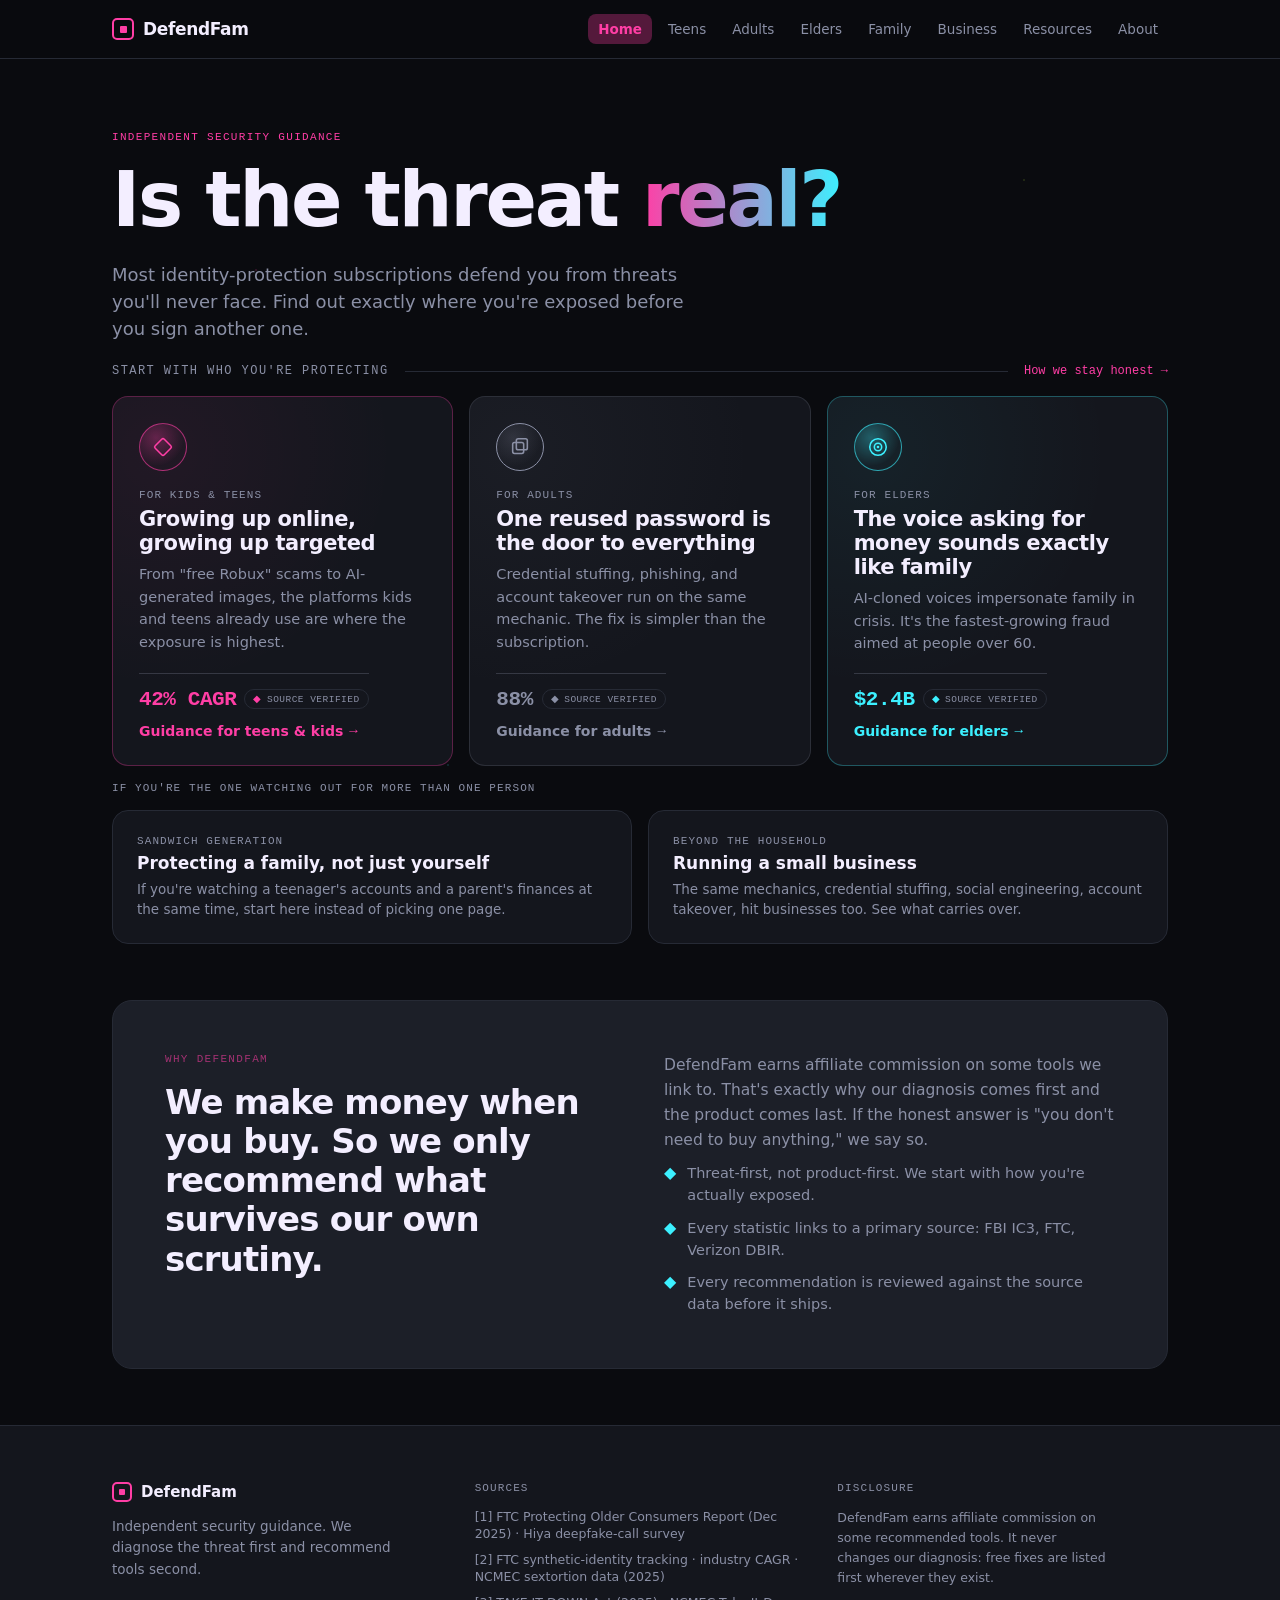
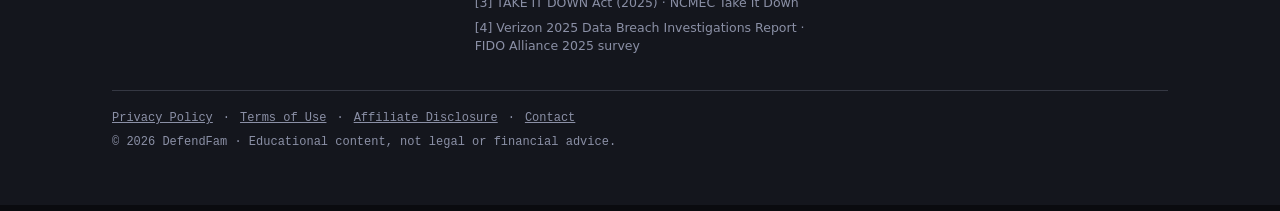
==== commit 0accacfb: "Redesign index.html to the v2 mission-control dark design system Full visual restyle of the homepage" ====
--- a/index.html
+++ b/index.html
@@ -13,170 +13,315 @@
 <title>DefendFam: Independent Security Guidance</title>
 <meta name="description" content="Independent security guidance. We diagnose the threat first and recommend tools second.">
 <style>
-  * { box-sizing: border-box; }
-  body { margin: 0; }
-  :root {
-    --accent: #185FA5;
-    --accent-light: #6fa8db;
-    --cream: #f4f0e8;
-    --cream-card: #fdfaf3;
-    --border: #e8e0d2;
-    --border-2: #ece3d4;
-    --dark: #16181d;
-    --dark-card: #1c1f26;
-    --ink: #16181d;
-    --ink-soft: #4d473d;
-    --ink-mute: #5f574a;
-    --label: #948a77;
+  /* ================= v2 tokens (exact values, defendfam-v2-tokens-combined.css) ================= */
+  *{box-sizing:border-box}
+  @import url('https://fonts.googleapis.com/css2?family=Inter:wght@400;500;600;700;800&family=IBM+Plex+Mono:wght@400;500;600;700&display=swap');
+  :root{
+    /* Space neutrals */
+    --space-900:#0A0B0F;
+    --space-800:#14161D;
+    --space-700:#1C1F28;
+    --space-border:#262A35;
+    /* Accents (ceiling: pink + cyan + lime. No violet.) */
+    --pink:#FF3EA5;
+    --cyan:#3CF0FF;
+    --lime:#C6FF3C;
+    /* Text */
+    --cream:#F3EEFF;
+    --muted:#8B90A6;
+
+    --surface-page:var(--space-900);
+    --surface-card:var(--space-800);
+    --surface-raised:var(--space-700);
+    --surface-nav:rgba(10,11,15,0.85);
+    --border-default:var(--space-border);
+    --border-quiet:rgba(139,144,166,0.28);
+
+    --text-body:var(--cream);
+    --text-muted:var(--muted);
+    --text-invert:var(--space-900);
+
+    --accent-primary:var(--pink);
+    --accent-secondary:var(--cyan);
+    --action:var(--lime);
+
+    --cat-teens:var(--pink);
+    --cat-adults:var(--muted);
+    --cat-elders:var(--cyan);
+
+    --pink-30:rgba(255,62,165,0.30);
+    --pink-60:rgba(255,62,165,0.60);
+    --cyan-30:rgba(60,240,255,0.30);
+    --cyan-60:rgba(60,240,255,0.60);
+    --lime-35:rgba(198,255,60,0.35);
+
+    --depth-pink:rgba(255,62,165,0.06);
+    --depth-cyan:rgba(60,240,255,0.055);
+    --depth-muted:rgba(139,144,166,0.06);
+    --depth-lime:rgba(198,255,60,0.05);
+    --muted-20:rgba(139,144,166,0.20);
+
+    --gradient-home:linear-gradient(90deg,var(--pink),var(--cyan));
+    --gradient-teens:linear-gradient(90deg,var(--pink),var(--cream));
+    --gradient-adults:linear-gradient(90deg,var(--cream),var(--cream));
+    --gradient-elders:linear-gradient(90deg,var(--cyan),var(--cream));
+    --gradient-headline:var(--gradient-home);
+
+    --radius-card:16px;
+    --radius-panel:14px;
+    --radius-telemetry:14px;
+    --radius-btn:10px;
+    --radius-pill:20px;
+    --radius-round:50%;
+
+    --border-hairline:1px solid var(--border-default);
+    --border-category:2px;
+
+    --glow-action:0 0 20px var(--lime-35);
+    --glow-brand:0 0 14px rgba(255,62,165,0.50);
+    --glow-dot:0 0 10px var(--lime);
+
+    --transition-fast:.15s;
+    --transition-props:border-color .15s, color .15s, background .15s;
+    --blur-nav:blur(10px);
+
+    --starfield:
+      radial-gradient(1px 1px at 20% 30%, rgba(255,62,165,0.5), transparent),
+      radial-gradient(1px 1px at 60% 70%, rgba(60,240,255,0.4), transparent),
+      radial-gradient(1px 1px at 80% 20%, rgba(198,255,60,0.4), transparent),
+      radial-gradient(1px 1px at 35% 85%, rgba(60,240,255,0.4), transparent),
+      radial-gradient(1px 1px at 90% 55%, rgba(255,62,165,0.35), transparent),
+      radial-gradient(1px 1px at 10% 65%, rgba(60,240,255,0.3), transparent);
+
+    --visor-fill-pink:radial-gradient(circle at 35% 30%, var(--pink-30), transparent 65%);
+    --visor-fill-cyan:radial-gradient(circle at 35% 30%, var(--cyan-30), transparent 65%);
+    --visor-fill-muted:radial-gradient(circle at 35% 30%, var(--muted-20), transparent 65%);
+
+    --sp-1:4px; --sp-2:6px; --sp-3:8px; --sp-4:10px; --sp-5:12px; --sp-6:14px;
+    --sp-7:16px; --sp-8:18px; --sp-9:20px; --sp-10:22px; --sp-12:26px; --sp-14:32px;
+    --sp-16:40px; --sp-20:56px; --sp-24:72px;
+    --gap-grid:16px; --gap-grid-tight:14px; --gap-inline:12px;
+    --container-max:1120px; --container-pad:32px; --nav-pad-y:14px; --card-pad:26px; --panel-pad:22px; --section-gap:64px;
+
+    --font-body:'Inter',system-ui,-apple-system,sans-serif;
+    --font-mono:'IBM Plex Mono',ui-monospace,monospace;
+    --text-hero:60px;
+    --text-display:clamp(40px,8.5vw,76px);
+    --text-h2:clamp(28px,5vw,46px);
+    --text-h3:21px;
+    --text-h4:17px;
+    --text-lede:18px;
+    --text-body-lg:15px;
+    --text-body-sz:14.5px;
+    --text-body-sm:13.5px;
+    --text-caption:13px;
+    --text-label:11px;
+    --text-label-sm:10.5px;
+    --text-telemetry:26px;
+    --text-stat:clamp(48px,9vw,84px);
+    --text-stat-inline:21px;
+    --weight-medium:500; --weight-semibold:600; --weight-bold:700; --weight-black:800;
+    --leading-hero:1.03; --leading-tight:1.15; --leading-snug:1.3; --leading-body:1.55; --leading-loose:1.6;
+    --tracking-hero:-0.03em; --tracking-tight:-0.02em; --tracking-snug:-0.01em; --tracking-label:0.12em; --tracking-label-tight:0.1em;
+
+    /* ---- Back-compat aliases: old variable names used throughout the existing
+       markup (inline styles + component classes) now resolve to v2 tokens.
+       This is what lets every existing element repaint dark without touching
+       each inline style="" individually. --accent/--accent-light/--label are
+       re-scoped per category section further down, so this is the default
+       (non-category) resolution. ---- */
+    --accent: var(--pink);
+    --accent-light: var(--pink-60);
+    --cream-card: var(--surface-card);
+    --border: var(--border-default);
+    --border-2: var(--border-quiet);
+    --dark: var(--surface-raised);
+    --ink: var(--text-body);
+    --ink-soft: var(--text-body);
+    --ink-mute: var(--text-muted);
+    --label: var(--text-muted);
   }
-  ::selection { background: rgba(24,95,165,0.18); }
+  /* Category scoping: inside each themed section, --accent/--accent-light/--label
+     resolve to that section's category color, so every existing var(--accent)
+     usage already in the markup (labels, step numbers, donut fill, bar fill,
+     quick-answer border, badge dot, vkind text) repaints automatically. */
+  section[data-section="teens"]{ --accent:var(--pink); --accent-light:var(--pink-60); --depth-tone:var(--depth-pink); }
+  section[data-section="adults"]{ --accent:var(--muted); --accent-light:var(--muted); --depth-tone:var(--depth-muted); }
+  section[data-section="elders"]{ --accent:var(--cyan); --accent-light:var(--cyan-60); --depth-tone:var(--depth-cyan); }
+
+  ::selection { background: rgba(255,62,165,0.28); }
   body {
-    font-family: 'Inter', system-ui, -apple-system, sans-serif;
-    background: var(--cream);
-    color: var(--ink);
+    margin: 0;
+    font-family: var(--font-body);
+    background-color: var(--space-900);
+    background-image: var(--starfield);
+    background-repeat: no-repeat;
+    background-attachment: fixed;
+    color: var(--text-body);
     min-height: 100vh;
     -webkit-font-smoothing: antialiased;
   }
-  .mono { font-family: 'IBM Plex Mono', ui-monospace, monospace; }
+  .mono { font-family: var(--font-mono); }
+  a { color: var(--cyan); }
+  a:hover { color: var(--pink); }
   nav {
     position: sticky; top: 0; z-index: 50;
-    background: rgba(255,255,255,0.92); backdrop-filter: blur(10px);
-    border-bottom: 1px solid var(--border);
+    background: var(--surface-nav); backdrop-filter: var(--blur-nav);
+    border-bottom: var(--border-hairline);
   }
   .nav-inner {
-    max-width: 1120px; margin: 0 auto; padding: 13px clamp(16px,4vw,32px);
+    max-width: var(--container-max); margin: 0 auto; padding: var(--nav-pad-y) clamp(16px,4vw,var(--container-pad));
     display: flex; align-items: center; justify-content: space-between; gap: 16px; flex-wrap: wrap;
   }
-  .brand { display: flex; align-items: center; gap: 9px; cursor: pointer; }
-  .brand-mark { width: 22px; height: 22px; border: 2px solid var(--accent); border-radius: 5px; display: flex; align-items: center; justify-content: center; }
-  .brand-mark span { width: 7px; height: 7px; background: var(--accent); border-radius: 1px; display: block; }
-  .brand-name { font-weight: 700; font-size: 17px; letter-spacing: -0.02em; }
+  .brand { display: flex; align-items: center; gap: 9px; cursor: pointer; text-decoration: none; color: inherit; }
+  .brand-mark { width: 22px; height: 22px; border: 2px solid var(--pink); border-radius: 5px; display: flex; align-items: center; justify-content: center; transition: box-shadow .15s; }
+  .brand:hover .brand-mark { box-shadow: var(--glow-brand); }
+  .brand-mark span { width: 7px; height: 7px; background: var(--pink); border-radius: 1px; display: block; }
+  .brand-name { font-weight: var(--weight-bold); font-size: 17px; letter-spacing: -0.02em; color: var(--text-body); }
   .nav-items { display: flex; align-items: center; gap: clamp(2px,1vw,6px); flex-wrap: wrap; }
   .nav-link {
-    font-size: 13.5px; font-weight: 500; color: var(--ink-soft); padding: 7px 10px; border-radius: 8px;
+    font-size: 13.5px; font-weight: var(--weight-medium); color: var(--text-muted); padding: 7px 10px; border-radius: 8px;
     cursor: pointer; text-decoration: none; white-space: nowrap; background: transparent;
-    transition: color .15s, background .15s; border: none; font-family: inherit;
+    transition: var(--transition-props); border: none; font-family: inherit;
   }
-  .nav-link.active { font-weight: 600; color: var(--accent); background: rgba(24,95,165,0.10); }
-  main { max-width: 1120px; margin: 0 auto; padding: 0 clamp(16px,4vw,32px); }
+  .nav-link:hover { color: var(--text-body); }
+  .nav-link.active { font-weight: var(--weight-semibold); color: var(--pink); background: var(--pink-30); }
+  main { max-width: var(--container-max); margin: 0 auto; padding: 0 clamp(16px,4vw,var(--container-pad)); position: relative; z-index: 1; }
   section[data-section] { display: none; }
   section[data-section].active { display: block; }
-  .eyebrow { font-size: 12px; letter-spacing: 0.14em; text-transform: uppercase; color: var(--accent); margin-bottom: 18px; }
-  h1 { font-size: clamp(40px,8.5vw,76px); line-height: 0.96; font-weight: 800; letter-spacing: -0.04em; margin: 0; max-width: 13ch; }
-  .lede { font-size: clamp(16px,2.2vw,21px); line-height: 1.5; color: var(--ink-mute); max-width: 52ch; margin: 22px 0 0; }
-  .grid-3 { display: grid; grid-template-columns: repeat(auto-fit,minmax(260px,1fr)); gap: 16px; }
-  .grid-2 { display: grid; grid-template-columns: repeat(auto-fit,minmax(260px,1fr)); gap: 16px; }
+  .eyebrow { font-size: var(--text-label); letter-spacing: var(--tracking-label); text-transform: uppercase; color: var(--pink); margin-bottom: 18px; font-family: var(--font-mono); }
+  h1 { font-size: var(--text-display); line-height: var(--leading-hero); font-weight: var(--weight-black); letter-spacing: var(--tracking-hero); margin: 0; max-width: 15ch; color: var(--text-body); }
+  .gradient-text { background: var(--gradient-headline); -webkit-background-clip: text; background-clip: text; color: transparent; }
+  .lede { font-size: var(--text-lede); line-height: 1.5; color: var(--text-muted); max-width: 52ch; margin: 22px 0 0; }
+  .grid-3 { display: grid; grid-template-columns: repeat(auto-fit,minmax(260px,1fr)); gap: var(--gap-grid); }
+  .grid-2 { display: grid; grid-template-columns: repeat(auto-fit,minmax(260px,1fr)); gap: var(--gap-grid); }
   .card {
-    background: var(--cream-card); border: 1px solid var(--border); border-radius: 16px; padding: 28px;
+    background: var(--surface-card); border: var(--border-hairline); border-radius: var(--radius-card); padding: var(--card-pad);
     cursor: pointer; transition: transform .15s, box-shadow .15s, border-color .15s; display: flex; flex-direction: column;
-    text-align: left; font-family: inherit; color: inherit;
+    text-align: left; font-family: inherit; color: inherit; position: relative; overflow: hidden;
   }
-  .card:hover { transform: translateY(-3px); box-shadow: 0 12px 30px rgba(16,24,40,0.08); border-color: #d8cfbf; }
-  .card-icon { width: 44px; height: 44px; border-radius: 11px; background: #e7eef7; display: flex; align-items: center; justify-content: center; margin-bottom: 18px; }
-  .risk-label { font-size: 11px; letter-spacing: 0.1em; text-transform: uppercase; color: var(--label); }
-  .card h3 { font-size: 21px; font-weight: 700; letter-spacing: -0.02em; margin: 6px 0 8px; }
-  .card p { font-size: 14.5px; line-height: 1.55; color: var(--ink-mute); margin: 0 0 18px; }
-  .card-foot { margin-top: auto; padding-top: 14px; border-top: 1px solid var(--border-2); display: flex; flex-direction: column; gap: 12px; }
+  .card::before { content:''; position:absolute; inset:0; background: radial-gradient(circle at 46px 56px, var(--depth-tone, var(--depth-muted)), transparent 55%); pointer-events:none; z-index:0; }
+  .card > * { position: relative; z-index: 1; }
+  .card:hover { transform: translateY(-3px); box-shadow: 0 16px 34px rgba(0,0,0,0.45); border-color: var(--border-quiet); }
+  [data-goto="teens"].card { --depth-tone: var(--depth-pink); --accent: var(--pink); --accent-light: var(--pink-60); border-color: var(--pink-30); }
+  [data-goto="adults"].card { --depth-tone: var(--depth-muted); --accent: var(--muted); --accent-light: var(--muted); border-color: var(--muted-20); }
+  [data-goto="elders"].card { --depth-tone: var(--depth-cyan); --accent: var(--cyan); --accent-light: var(--cyan-60); border-color: var(--cyan-30); }
+  .card-icon { width: 48px; height: 48px; border-radius: var(--radius-round); background: var(--visor-fill-muted); border: 1.5px solid var(--border-quiet); display: flex; align-items: center; justify-content: center; margin-bottom: 18px; }
+  [data-goto="teens"] .card-icon { background: var(--visor-fill-pink); border-color: var(--pink-60); }
+  [data-goto="teens"] .card-icon svg { stroke: var(--pink); }
+  [data-goto="adults"] .card-icon { background: var(--visor-fill-muted); border-color: var(--muted); }
+  [data-goto="adults"] .card-icon svg { stroke: var(--muted); }
+  [data-goto="elders"] .card-icon { background: var(--visor-fill-cyan); border-color: var(--cyan-60); }
+  [data-goto="elders"] .card-icon svg { stroke: var(--cyan); }
+  [data-goto="elders"] .card-icon svg circle:last-child { fill: var(--cyan); }
+  .risk-label { font-size: var(--text-label); letter-spacing: var(--tracking-label-tight); text-transform: uppercase; color: var(--text-muted); font-family: var(--font-mono); }
+  .card h3 { font-size: var(--text-h3); font-weight: var(--weight-bold); letter-spacing: -0.02em; margin: 6px 0 8px; color: var(--text-body); }
+  .card p { font-size: var(--text-body-sz); line-height: var(--leading-body); color: var(--text-muted); margin: 0 0 18px; }
+  .card-foot { margin-top: auto; padding-top: 14px; border-top: 1px solid var(--border-quiet); display: flex; flex-direction: column; gap: 12px; }
   .stat-row { display: flex; align-items: center; justify-content: space-between; gap: 8px; }
-  .stat-big { font-family: 'IBM Plex Mono', monospace; font-size: 21px; color: var(--ink); font-weight: 600; letter-spacing: -0.02em; }
-  .badge { display: inline-flex; align-items: center; gap: 5px; font-family: 'IBM Plex Mono', monospace; font-size: 9.5px; letter-spacing: 0.05em; text-transform: uppercase; color: #857b69; border: 1px solid var(--border); border-radius: 20px; padding: 3px 8px; }
+  .stat-big { font-family: var(--font-mono); font-size: var(--text-stat-inline); color: var(--text-body); font-weight: var(--weight-semibold); letter-spacing: -0.02em; }
+  [data-goto="teens"] .stat-big { color: var(--pink); }
+  [data-goto="adults"] .stat-big { color: var(--muted); }
+  [data-goto="elders"] .stat-big { color: var(--cyan); }
+  .badge { display: inline-flex; align-items: center; gap: 5px; font-family: var(--font-mono); font-size: 9.5px; letter-spacing: 0.05em; text-transform: uppercase; color: var(--text-muted); border: 1px solid var(--border-default); border-radius: var(--radius-pill); padding: 3px 8px; }
   .badge .dot { color: var(--accent); }
-  .cta-link { display: inline-flex; align-items: center; gap: 6px; font-weight: 600; font-size: 14px; color: var(--accent); }
-  .why-box { background: var(--dark); border-radius: 20px; padding: clamp(28px,4.5vw,52px); color: #f1ece3; margin: 40px 0 clamp(40px,5vw,56px); }
+  .cta-link { display: inline-flex; align-items: center; gap: 6px; font-weight: var(--weight-semibold); font-size: 14px; color: var(--accent); }
+  .why-box { background: var(--surface-raised); border: var(--border-hairline); border-radius: 20px; padding: clamp(28px,4.5vw,52px); color: var(--text-body); margin: 40px 0 clamp(40px,5vw,56px); }
   .why-grid { display: grid; grid-template-columns: repeat(auto-fit,minmax(260px,1fr)); gap: clamp(24px,4vw,48px); align-items: start; }
-  .why-box h2 { font-size: clamp(24px,3.6vw,34px); font-weight: 700; letter-spacing: -0.025em; line-height: 1.15; margin: 0; }
+  .why-box h2 { font-size: clamp(24px,3.6vw,34px); font-weight: var(--weight-bold); letter-spacing: -0.025em; line-height: 1.15; margin: 0; color: var(--text-body); }
   .why-list { display: flex; flex-direction: column; gap: 11px; }
   .why-item { display: flex; gap: 11px; align-items: flex-start; }
-  .why-item .mark { color: var(--accent-light); font-weight: 700; }
-  .why-item span.txt { font-size: 14.5px; line-height: 1.5; color: #ddd3c2; }
+  .why-item .mark { color: var(--cyan); font-weight: var(--weight-bold); }
+  .why-item span.txt { font-size: 14.5px; line-height: 1.5; color: var(--text-muted); }
   section .inner { padding: clamp(40px,6vw,72px) 0; }
-  h2.brief-h { font-size: clamp(28px,5vw,46px); font-weight: 800; letter-spacing: -0.03em; line-height: 1.05; margin: 0; max-width: 18ch; }
+  h2.brief-h { font-size: var(--text-h2); font-weight: var(--weight-black); letter-spacing: -0.03em; line-height: 1.05; margin: 0; max-width: 18ch; color: var(--text-body); }
   .stat-grid { display: grid; grid-template-columns: repeat(auto-fit,minmax(280px,1fr)); gap: 20px; margin-top: 36px; align-items: stretch; }
-  .stat-block { background: var(--dark); border-radius: 18px; padding: clamp(26px,3.5vw,38px); color: #fdfaf3; display: flex; flex-direction: column; justify-content: center; }
-  .stat-num { font-size: clamp(48px,9vw,84px); font-weight: 800; letter-spacing: -0.04em; line-height: 1; }
-  .stat-desc { font-size: 15px; color: #bbb1a0; margin-top: 10px; max-width: 32ch; }
-  .stat-source { display: inline-flex; align-items: center; gap: 7px; margin-top: 18px; font-family: 'IBM Plex Mono', monospace; font-size: 11px; letter-spacing: 0.05em; text-transform: uppercase; color: var(--accent-light); }
-  .panel { background: var(--cream-card); border: 1px solid var(--border); border-radius: 18px; padding: clamp(24px,3vw,32px); }
+  .stat-block { background: var(--surface-raised); border: var(--border-hairline); border-radius: 18px; padding: clamp(26px,3.5vw,38px); color: var(--text-body); display: flex; flex-direction: column; justify-content: center; position: relative; overflow: hidden; }
+  .stat-block::before { content:''; position:absolute; inset:0; background: radial-gradient(circle at 18% 22%, var(--depth-tone, var(--depth-muted)), transparent 60%); pointer-events:none; z-index:0; }
+  .stat-block > * { position: relative; z-index: 1; }
+  .stat-num { font-family: var(--font-mono); font-size: var(--text-stat); font-weight: var(--weight-bold); letter-spacing: -0.04em; line-height: 1; color: var(--accent); }
+  .stat-desc { font-size: 15px; color: var(--text-muted); margin-top: 10px; max-width: 32ch; }
+  .stat-source { display: inline-flex; align-items: center; gap: 7px; margin-top: 18px; font-family: var(--font-mono); font-size: 11px; letter-spacing: 0.05em; text-transform: uppercase; color: var(--accent-light); }
+  .panel { background: var(--surface-card); border: var(--border-hairline); border-radius: 18px; padding: clamp(24px,3vw,32px); }
   .bars { display: flex; align-items: flex-end; gap: clamp(8px,2vw,18px); height: 150px; }
   .bar-col { flex: 1; display: flex; flex-direction: column; align-items: center; gap: 8px; height: 100%; justify-content: flex-end; }
   .bar { width: 100%; border-radius: 6px 6px 0 0; }
   .section-block { margin-top: 48px; }
-  .block-label { font-family: 'IBM Plex Mono', monospace; font-size: 12px; letter-spacing: 0.1em; text-transform: uppercase; color: var(--label); margin-bottom: 16px; }
+  .block-label { font-family: var(--font-mono); font-size: var(--text-label); letter-spacing: var(--tracking-label-tight); text-transform: uppercase; color: var(--text-muted); margin-bottom: 16px; }
   .why-targeted-grid, .vector-grid { display: grid; grid-template-columns: repeat(auto-fit,minmax(240px,1fr)); gap: 14px; }
-  .mini-card { background: var(--cream-card); border: 1px solid var(--border); border-radius: 14px; padding: 22px; }
-  .mini-card h4 { font-weight: 700; font-size: 15.5px; margin: 0 0 6px; }
-  .mini-card p { margin: 0; font-size: 14px; line-height: 1.55; color: var(--ink-mute); }
-  .vector-card { background: #1c1f26; border: 1px solid #2c313b; border-radius: 14px; padding: 22px; color: #f1ece3; }
-  .vector-card .vlabel { font-family: 'IBM Plex Mono', monospace; font-size: 11px; color: var(--accent-light); margin-bottom: 10px; }
-  .vector-card h4 { font-weight: 700; font-size: 15.5px; margin: 0 0 6px; }
-  .vector-card p { margin: 0; font-size: 14px; line-height: 1.55; color: #bbb1a0; }
-  .guidance-label { font-family: 'IBM Plex Mono', monospace; font-size: 12px; letter-spacing: 0.1em; text-transform: uppercase; color: var(--accent); margin-bottom: 6px; }
-  h3.guidance-h { font-size: clamp(20px,3vw,26px); font-weight: 700; letter-spacing: -0.02em; margin: 0 0 20px; }
+  .mini-card { background: var(--surface-card); border: var(--border-hairline); border-radius: 14px; padding: 22px; }
+  .mini-card h4 { font-weight: var(--weight-bold); font-size: var(--text-h4); margin: 0 0 6px; color: var(--text-body); }
+  .mini-card p { margin: 0; font-size: 14px; line-height: var(--leading-body); color: var(--text-muted); }
+  .vector-card { background: var(--surface-raised); border: 1px solid var(--pink-30); border-radius: 14px; padding: 22px; color: var(--text-body); }
+  .vector-card .vlabel { font-family: var(--font-mono); font-size: 11px; color: var(--pink); margin-bottom: 10px; }
+  .vector-card h4 { font-weight: var(--weight-bold); font-size: var(--text-h4); margin: 0 0 6px; color: var(--text-body); }
+  .vector-card p { margin: 0; font-size: 14px; line-height: var(--leading-body); color: var(--text-muted); }
+  .guidance-label { font-family: var(--font-mono); font-size: var(--text-label); letter-spacing: var(--tracking-label-tight); text-transform: uppercase; color: var(--accent); margin-bottom: 6px; }
+  h3.guidance-h { font-size: clamp(20px,3vw,26px); font-weight: var(--weight-bold); letter-spacing: -0.02em; margin: 0 0 20px; color: var(--text-body); }
   .step-grid { display: grid; grid-template-columns: repeat(auto-fit,minmax(250px,1fr)); gap: 16px; }
-  .step-card { background: var(--cream-card); border: 1px solid var(--border); border-radius: 16px; padding: 26px; display: flex; flex-direction: column; }
-  .step-num { font-family: 'IBM Plex Mono', monospace; font-size: 13px; color: var(--accent); font-weight: 600; margin-bottom: 14px; }
-  .step-card h4 { font-weight: 700; font-size: 17px; margin: 0 0 8px; }
-  .step-card p { font-size: 14px; line-height: 1.55; color: var(--ink-mute); margin: 0 0 16px; }
-  .step-cost { margin-top: auto; font-family: 'IBM Plex Mono', monospace; font-size: 11px; color: var(--label); }
-  .priority-row { background: var(--cream-card); border: 1px solid var(--border); border-radius: 14px; padding: 22px 24px; display: flex; gap: 20px; align-items: center; flex-wrap: wrap; }
-  .priority-num { font-family: 'IBM Plex Mono', monospace; font-size: 22px; font-weight: 600; color: var(--accent); min-width: 36px; }
-  .priority-row h4 { font-weight: 700; font-size: 16.5px; margin: 0 0 4px; }
-  .priority-row p { margin: 0; font-size: 14px; line-height: 1.5; color: var(--ink-mute); }
+  .step-card { background: var(--surface-card); border: var(--border-hairline); border-radius: var(--radius-card); padding: 26px; display: flex; flex-direction: column; }
+  .step-num { font-family: var(--font-mono); font-size: 13px; color: var(--accent); font-weight: var(--weight-semibold); margin-bottom: 14px; }
+  .step-card h4 { font-weight: var(--weight-bold); font-size: var(--text-h4); margin: 0 0 8px; color: var(--text-body); }
+  .step-card p { font-size: 14px; line-height: var(--leading-body); color: var(--text-muted); margin: 0 0 16px; }
+  .step-cost { margin-top: auto; font-family: var(--font-mono); font-size: 11px; color: var(--text-muted); }
+  .priority-row { background: var(--surface-card); border: var(--border-hairline); border-radius: 14px; padding: 22px 24px; display: flex; gap: 20px; align-items: center; flex-wrap: wrap; }
+  .priority-num { font-family: var(--font-mono); font-size: 22px; font-weight: var(--weight-semibold); color: var(--accent); min-width: 36px; }
+  .priority-row h4 { font-weight: var(--weight-bold); font-size: 16.5px; margin: 0 0 4px; color: var(--text-body); }
+  .priority-row p { margin: 0; font-size: 14px; line-height: 1.5; color: var(--text-muted); }
   .priority-stack { display: flex; flex-direction: column; gap: 12px; }
-  .cta-btn { display: inline-flex; align-items: center; gap: 9px; background: var(--accent); color: #fdfaf3; padding: 15px 24px; border-radius: 10px; font-weight: 600; font-size: 15px; text-decoration: none; cursor: pointer; border: none; font-family: inherit; margin-top: 26px; }
-  .cta-btn:hover { filter: brightness(0.92); }
-  .cta-btn.ghost { background: transparent; border: 1px solid var(--border); color: var(--ink); }
-  .cta-btn.ghost:hover { filter: none; border-color: #c9bea6; }
+  .cta-btn { display: inline-flex; align-items: center; gap: 9px; background: var(--action); color: var(--text-invert); padding: 15px 24px; border-radius: var(--radius-btn); font-weight: var(--weight-semibold); font-size: 15px; text-decoration: none; cursor: pointer; border: none; font-family: inherit; margin-top: 26px; transition: box-shadow .15s, filter .15s; }
+  .cta-btn:hover { filter: brightness(0.94); box-shadow: var(--glow-action); }
+  .cta-btn.ghost { background: transparent; border: var(--border-hairline); color: var(--text-body); }
+  .cta-btn.ghost:hover { filter: none; box-shadow: none; border-color: var(--border-quiet); }
   .donut-wrap { display: flex; flex-direction: column; align-items: center; justify-content: center; text-align: center; gap: 16px; }
   .donut { width: 148px; height: 148px; border-radius: 50%; display: flex; align-items: center; justify-content: center; }
-  .donut-inner { width: 104px; height: 104px; border-radius: 50%; background: var(--cream-card); display: flex; flex-direction: column; align-items: center; justify-content: center; }
-  .donut-inner .num { font-size: 32px; font-weight: 800; letter-spacing: -0.03em; }
+  .donut-inner { width: 104px; height: 104px; border-radius: 50%; background: var(--surface-card); display: flex; flex-direction: column; align-items: center; justify-content: center; }
+  .donut-inner .num { font-family: var(--font-mono); font-size: 32px; font-weight: var(--weight-bold); letter-spacing: -0.03em; color: var(--accent); }
   .two-col { display: grid; grid-template-columns: repeat(auto-fit,minmax(280px,1fr)); gap: 16px; margin-top: 36px; }
   .article-grid { display: grid; grid-template-columns: repeat(auto-fit,minmax(290px,1fr)); gap: 18px; margin-top: 40px; }
-  article { background: var(--cream-card); border: 1px solid var(--border); border-radius: 18px; overflow: hidden; display: flex; flex-direction: column; transition: transform .15s, box-shadow .15s; }
-  article:hover { transform: translateY(-3px); box-shadow: 0 14px 34px rgba(16,24,40,0.09); }
-  .art-fig { height: 150px; background: repeating-linear-gradient(135deg,#e6edf6,#e6edf6 10px,#dbe6f2 10px,#dbe6f2 20px); display: flex; align-items: flex-end; padding: 16px; }
-  .art-fig span { font-family: 'IBM Plex Mono', monospace; font-size: 11px; color: var(--label); background: var(--cream-card); padding: 4px 9px; border-radius: 5px; }
+  article { background: var(--surface-card); border: var(--border-hairline); border-radius: 18px; overflow: hidden; display: flex; flex-direction: column; transition: transform .15s, box-shadow .15s; }
+  article:hover { transform: translateY(-3px); box-shadow: 0 16px 34px rgba(0,0,0,0.4); }
+  .art-fig { height: 150px; background: repeating-linear-gradient(135deg,var(--surface-raised),var(--surface-raised) 10px,var(--space-border) 10px,var(--space-border) 20px); display: flex; align-items: flex-end; padding: 16px; }
+  .art-fig span { font-family: var(--font-mono); font-size: 11px; color: var(--text-muted); background: var(--surface-card); padding: 4px 9px; border-radius: 5px; }
   .art-body { padding: 24px; display: flex; flex-direction: column; flex: 1; }
-  .art-cat { font-family: 'IBM Plex Mono', monospace; font-size: 11px; color: var(--label); margin-bottom: 12px; }
-  article h3 { font-size: 18.5px; font-weight: 700; letter-spacing: -0.015em; line-height: 1.3; margin: 0 0 10px; }
-  article p { font-size: 14px; line-height: 1.55; color: var(--ink-mute); margin: 0; flex: 1; }
-  footer { border-top: 1px solid var(--border); background: var(--cream-card); margin-top: 24px; }
-  .footer-inner { max-width: 1120px; margin: 0 auto; padding: clamp(36px,5vw,56px) clamp(16px,4vw,32px); }
+  .art-cat { font-family: var(--font-mono); font-size: 11px; color: var(--text-muted); margin-bottom: 12px; }
+  article h3 { font-size: 18.5px; font-weight: var(--weight-bold); letter-spacing: -0.015em; line-height: 1.3; margin: 0 0 10px; color: var(--text-body); }
+  article p { font-size: 14px; line-height: var(--leading-body); color: var(--text-muted); margin: 0; flex: 1; }
+  footer { border-top: var(--border-hairline); background: var(--surface-card); margin-top: 24px; position: relative; z-index: 1; }
+  .footer-inner { max-width: var(--container-max); margin: 0 auto; padding: clamp(36px,5vw,56px) clamp(16px,4vw,32px); }
   .footer-grid { display: grid; grid-template-columns: repeat(auto-fit,minmax(220px,1fr)); gap: 32px; }
-  .footer-label { font-family: 'IBM Plex Mono', monospace; font-size: 11px; letter-spacing: 0.1em; text-transform: uppercase; color: #a59a86; margin-bottom: 14px; }
-  .footer-brand p { font-size: 13.5px; line-height: 1.6; color: #6f675a; margin: 0; max-width: 34ch; }
-  .footer-sources { display: flex; flex-direction: column; gap: 8px; font-size: 12.5px; color: #6f675a; line-height: 1.4; }
-  .footer-disclosure p { font-size: 12.5px; line-height: 1.6; color: #6f675a; margin: 0; max-width: 34ch; }
-  .copyright { margin-top: 36px; padding-top: 20px; border-top: 1px solid var(--border-2); font-size: 12px; color: #a59a86; font-family: 'IBM Plex Mono', monospace; }
-  .quick-answer { background: var(--cream-card); border: 1px solid var(--border); border-left: 3px solid var(--accent); border-radius: 12px; padding: 22px 26px; margin: 28px 0 40px; }
-  .quick-answer .qa-label { font-family: 'IBM Plex Mono', monospace; font-size: 11px; letter-spacing: 0.1em; text-transform: uppercase; color: var(--accent); margin-bottom: 8px; }
-  .quick-answer p { margin: 0; font-size: 15px; line-height: 1.6; color: var(--ink-soft); }
+  .footer-label { font-family: var(--font-mono); font-size: 11px; letter-spacing: 0.1em; text-transform: uppercase; color: var(--text-muted); margin-bottom: 14px; }
+  .footer-brand p { font-size: 13.5px; line-height: 1.6; color: var(--text-muted); margin: 0; max-width: 34ch; }
+  .footer-sources { display: flex; flex-direction: column; gap: 8px; font-size: 12.5px; color: var(--text-muted); line-height: 1.4; }
+  .footer-disclosure p { font-size: 12.5px; line-height: 1.6; color: var(--text-muted); margin: 0; max-width: 34ch; }
+  .copyright { margin-top: 36px; padding-top: 20px; border-top: 1px solid var(--border-quiet); font-size: 12px; color: var(--text-muted); font-family: var(--font-mono); }
+  .quick-answer { background: var(--surface-card); border: var(--border-hairline); border-left: 3px solid var(--accent); border-radius: 12px; padding: 22px 26px; margin: 28px 0 40px; }
+  .quick-answer .qa-label { font-family: var(--font-mono); font-size: 11px; letter-spacing: 0.1em; text-transform: uppercase; color: var(--accent); margin-bottom: 8px; }
+  .quick-answer p { margin: 0; font-size: 15px; line-height: 1.6; color: var(--text-body); }
   .fork-box { display: grid; grid-template-columns: repeat(auto-fit,minmax(240px,1fr)); gap: 16px; margin: 32px 0 clamp(40px,5vw,56px); }
-  .fork-card { background: var(--cream-card); border: 1px solid var(--border); border-radius: 16px; padding: 24px; text-align: left; cursor: pointer; font-family: inherit; }
-  .fork-card:hover { border-color: #d8cfbf; }
-  .fork-card .flabel { font-family: 'IBM Plex Mono', monospace; font-size: 11px; letter-spacing: 0.1em; text-transform: uppercase; color: var(--label); margin-bottom: 6px; }
-  .fork-card h4 { font-weight: 700; font-size: 17px; margin: 0 0 6px; }
-  .fork-card p { margin: 0; font-size: 13.5px; line-height: 1.5; color: var(--ink-mute); }
+  .fork-card { background: var(--surface-card); border: var(--border-hairline); border-radius: var(--radius-card); padding: 24px; text-align: left; cursor: pointer; font-family: inherit; transition: var(--transition-props); }
+  .fork-card:hover { border-color: var(--cyan-30); }
+  .fork-card .flabel { font-family: var(--font-mono); font-size: 11px; letter-spacing: 0.1em; text-transform: uppercase; color: var(--text-muted); margin-bottom: 6px; }
+  .fork-card h4 { font-weight: var(--weight-bold); font-size: var(--text-h4); margin: 0 0 6px; color: var(--text-body); }
+  .fork-card p { margin: 0; font-size: 13.5px; line-height: 1.5; color: var(--text-muted); }
   .support-grid { display: grid; grid-template-columns: repeat(auto-fit,minmax(260px,1fr)); gap: 14px; }
-  .vendor-card { background: var(--cream-card); border: 1px solid var(--border); border-radius: 14px; padding: 22px; }
-  .vendor-card .vkind { font-family: 'IBM Plex Mono', monospace; font-size: 10px; letter-spacing: 0.08em; text-transform: uppercase; color: var(--accent); margin-bottom: 8px; }
-  .vendor-card h4 { font-weight: 700; font-size: 16px; margin: 0 0 6px; }
-  .vendor-card p { margin: 0; font-size: 13.5px; line-height: 1.55; color: var(--ink-mute); }
-  .about-lede { font-size: clamp(17px,2.4vw,22px); line-height: 1.5; color: var(--ink-soft); max-width: 58ch; margin: 22px 0 40px; font-weight: 500; }
-  .note-box { background: #eef3fa; border: 1px solid #d7e4f1; border-radius: 14px; padding: 22px 24px; font-size: 14.5px; line-height: 1.6; color: var(--ink-soft); }
-  .support-head { font-weight: 700; font-size: 16px; letter-spacing: -0.01em; color: var(--ink); margin: 0 0 6px; }
-  .support-sub { font-size: 13.5px; line-height: 1.5; color: var(--ink-mute); margin: 0 0 14px; max-width: 60ch; }
-  .affiliate-tag { font-family: 'IBM Plex Mono', monospace; font-size: 10.5px; color: var(--label); margin-top: 10px; }
-  .affiliate-tag a { color: var(--label); text-decoration: underline; }
+  .vendor-card { background: var(--surface-card); border: var(--border-hairline); border-radius: 14px; padding: 22px; }
+  .vendor-card .vkind { font-family: var(--font-mono); font-size: 10px; letter-spacing: 0.08em; text-transform: uppercase; color: var(--accent); margin-bottom: 8px; }
+  .vendor-card h4 { font-weight: var(--weight-bold); font-size: 16px; margin: 0 0 6px; color: var(--text-body); }
+  .vendor-card p { margin: 0; font-size: 13.5px; line-height: var(--leading-body); color: var(--text-muted); }
+  .about-lede { font-size: clamp(17px,2.4vw,22px); line-height: 1.5; color: var(--text-body); max-width: 58ch; margin: 22px 0 40px; font-weight: var(--weight-medium); }
+  .note-box { background: var(--surface-card); border: var(--border-hairline); border-left: 3px solid var(--accent-light); border-radius: 14px; padding: 22px 24px; font-size: 14.5px; line-height: 1.6; color: var(--text-body); }
+  .support-head { font-weight: var(--weight-bold); font-size: 16px; letter-spacing: -0.01em; color: var(--text-body); margin: 0 0 6px; }
+  .support-sub { font-size: 13.5px; line-height: 1.5; color: var(--text-muted); margin: 0 0 14px; max-width: 60ch; }
+  .affiliate-tag { font-family: var(--font-mono); font-size: 10.5px; color: var(--text-muted); margin-top: 10px; }
+  .affiliate-tag a { color: var(--text-muted); text-decoration: underline; }
   .footer-legal { display: flex; flex-wrap: wrap; gap: 6px 10px; margin-bottom: 10px; }
-  .footer-legal a { color: #a59a86; text-decoration: underline; }
-  .footer-legal a:hover { color: var(--accent); }
-  .legal-meta { font-family: 'IBM Plex Mono', ui-monospace, monospace; font-size: 12px; color: var(--label); margin: 14px 0 32px; }
-  .legal-list { margin: 0; padding-left: 20px; font-size: 14.5px; line-height: 1.65; color: var(--ink-mute); max-width: 70ch; }
+  .footer-legal a { color: var(--text-muted); text-decoration: underline; }
+  .footer-legal a:hover { color: var(--pink); }
+  .legal-meta { font-family: var(--font-mono); font-size: 12px; color: var(--text-muted); margin: 14px 0 32px; }
+  .legal-list { margin: 0; padding-left: 20px; font-size: 14.5px; line-height: 1.65; color: var(--text-muted); max-width: 70ch; }
   .legal-list li { margin-bottom: 8px; }
-  .legal-p { font-size: 14.5px; line-height: 1.65; color: var(--ink-mute); max-width: 70ch; margin: 0 0 16px; }
-  .brand { text-decoration: none; color: inherit; }
+  .legal-p { font-size: 14.5px; line-height: 1.65; color: var(--text-muted); max-width: 70ch; margin: 0 0 16px; }
 </style>
 </head>
 <body>
@@ -210,7 +355,7 @@
   <section data-section="home" class="active">
     <div class="inner" style="padding-bottom:22px;">
       <div class="eyebrow mono">Independent security guidance</div>
-      <h1>Is the threat real?</h1>
+      <h1>Is the threat <span class="gradient-text">real?</span></h1>
       <p class="lede">Most identity-protection subscriptions defend you from threats you'll never face. Find out exactly where you're exposed before you sign another one.</p>
     </div>
  
@@ -276,7 +421,7 @@
           <h2>We make money when you buy. So we only recommend what survives our own scrutiny.</h2>
         </div>
         <div class="why-list">
-          <p style="font-size:15.5px;line-height:1.6;color:#c4baa9;margin:0;">DefendFam earns affiliate commission on some tools we link to. That's exactly why our diagnosis comes first and the product comes last. If the honest answer is "you don't need to buy anything," we say so.</p>
+          <p style="font-size:15.5px;line-height:1.6;color:var(--text-muted);margin:0;">DefendFam earns affiliate commission on some tools we link to. That's exactly why our diagnosis comes first and the product comes last. If the honest answer is "you don't need to buy anything," we say so.</p>
           <div class="why-list">
             <div class="why-item"><span class="mark">◆</span><span class="txt">Threat-first, not product-first. We start with how you're actually exposed.</span></div>
             <div class="why-item"><span class="mark">◆</span><span class="txt">Every statistic links to a primary source: FBI IC3, FTC, Verizon DBIR.</span></div>
@@ -304,14 +449,14 @@
         <div class="stat-block">
           <div class="stat-num">42%</div>
           <div class="stat-desc">Annual growth rate of synthetic-identity fraud (the fastest-rising category), and minors are the preferred raw material.</div>
-          <div class="stat-source mono"><span>◆</span> Source verified · FTC / industry CAGR <span style="color:#857a68;">[2]</span></div>
+          <div class="stat-source mono"><span>◆</span> Source verified · FTC / industry CAGR <span style="color:var(--text-muted);">[2]</span></div>
         </div>
         <div class="panel" style="display:flex;flex-direction:column;justify-content:center;gap:16px;">
           <div style="font-size:13px;font-weight:600;color:var(--ink-mute);">Why the file is unguarded</div>
           <div style="display:flex;flex-direction:column;gap:14px;">
             <div>
               <div style="display:flex;justify-content:space-between;font-size:13px;margin-bottom:6px;"><span style="color:var(--ink);">Teens who check their credit</span><span class="mono" style="color:var(--ink);font-weight:600;">~7%</span></div>
-              <div style="height:9px;background:var(--border-2);border-radius:5px;overflow:hidden;"><div style="width:7%;height:100%;background:#7fb0e0;border-radius:5px;"></div></div>
+              <div style="height:9px;background:var(--border-2);border-radius:5px;overflow:hidden;"><div style="width:7%;height:100%;background:var(--pink-60);border-radius:5px;"></div></div>
             </div>
             <div>
               <div style="display:flex;justify-content:space-between;font-size:13px;margin-bottom:6px;"><span style="color:var(--ink);">Fraud unnoticed until first loan/job</span><span class="mono" style="color:var(--ink);font-weight:600;">years</span></div>
@@ -397,7 +542,7 @@
         <div class="stat-block">
           <div class="stat-num">22%</div>
           <div class="stat-desc">Of all confirmed 2025 breaches started with stolen or reused credentials (88% of attacks on basic web applications specifically, per Verizon's 2025 DBIR). Separately, 36% of people say one of their own accounts has already been compromised this way (FIDO Alliance, 2025).</div>
-          <div class="stat-source mono"><span>◆</span> Source verified · Verizon 2025 DBIR <span style="color:#857a68;">[4]</span></div>
+          <div class="stat-source mono"><span>◆</span> Source verified · Verizon 2025 DBIR <span style="color:var(--text-muted);">[4]</span></div>
         </div>
         <div class="panel donut-wrap">
           <div class="donut" style="background:conic-gradient(var(--accent) 0% 88%, var(--border-2) 88% 100%);">
@@ -474,16 +619,16 @@
         <div class="stat-block">
           <div class="stat-num">$2.4B</div>
           <div class="stat-desc">Total fraud losses reported by adults 60+ in 2024, per the FTC's December 2025 report (roughly four times the $600M reported in 2020). The FTC's own estimate of the true cost, accounting for underreporting, runs as high as $81.5B.</div>
-          <div class="stat-source mono"><span>◆</span> Source verified · FTC (Dec 2025) <span style="color:#857a68;">[1]</span></div>
+          <div class="stat-source mono"><span>◆</span> Source verified · FTC (Dec 2025) <span style="color:var(--text-muted);">[1]</span></div>
         </div>
         <div class="panel">
           <div style="font-size:13px;font-weight:600;color:var(--ink-mute);margin-bottom:4px;">Imposter-scam losses, indexed</div>
-          <div class="mono" style="font-size:11px;color:#a59a86;margin-bottom:22px;">2021 → 2025</div>
+          <div class="mono" style="font-size:11px;color:var(--text-muted);margin-bottom:22px;">2021 → 2025</div>
           <div class="bars">
-            <div class="bar-col"><div class="bar" style="height:34%;background:#dbe6f2;"></div><span class="mono" style="font-size:11px;color:#a59a86;">'21</span></div>
-            <div class="bar-col"><div class="bar" style="height:48%;background:#dbe6f2;"></div><span class="mono" style="font-size:11px;color:#a59a86;">'22</span></div>
-            <div class="bar-col"><div class="bar" style="height:62%;background:#7fb0e0;"></div><span class="mono" style="font-size:11px;color:#a59a86;">'23</span></div>
-            <div class="bar-col"><div class="bar" style="height:80%;background:#3a7cc4;"></div><span class="mono" style="font-size:11px;color:#a59a86;">'24</span></div>
+            <div class="bar-col"><div class="bar" style="height:34%;background:var(--cyan-30);"></div><span class="mono" style="font-size:11px;color:var(--text-muted);">'21</span></div>
+            <div class="bar-col"><div class="bar" style="height:48%;background:var(--cyan-30);"></div><span class="mono" style="font-size:11px;color:var(--text-muted);">'22</span></div>
+            <div class="bar-col"><div class="bar" style="height:62%;background:var(--cyan-60);"></div><span class="mono" style="font-size:11px;color:var(--text-muted);">'23</span></div>
+            <div class="bar-col"><div class="bar" style="height:80%;background:var(--cyan-60);"></div><span class="mono" style="font-size:11px;color:var(--text-muted);">'24</span></div>
             <div class="bar-col"><div class="bar" style="height:100%;background:var(--accent);"></div><span class="mono" style="font-size:11px;color:var(--ink);font-weight:600;">'25</span></div>
           </div>
         </div>
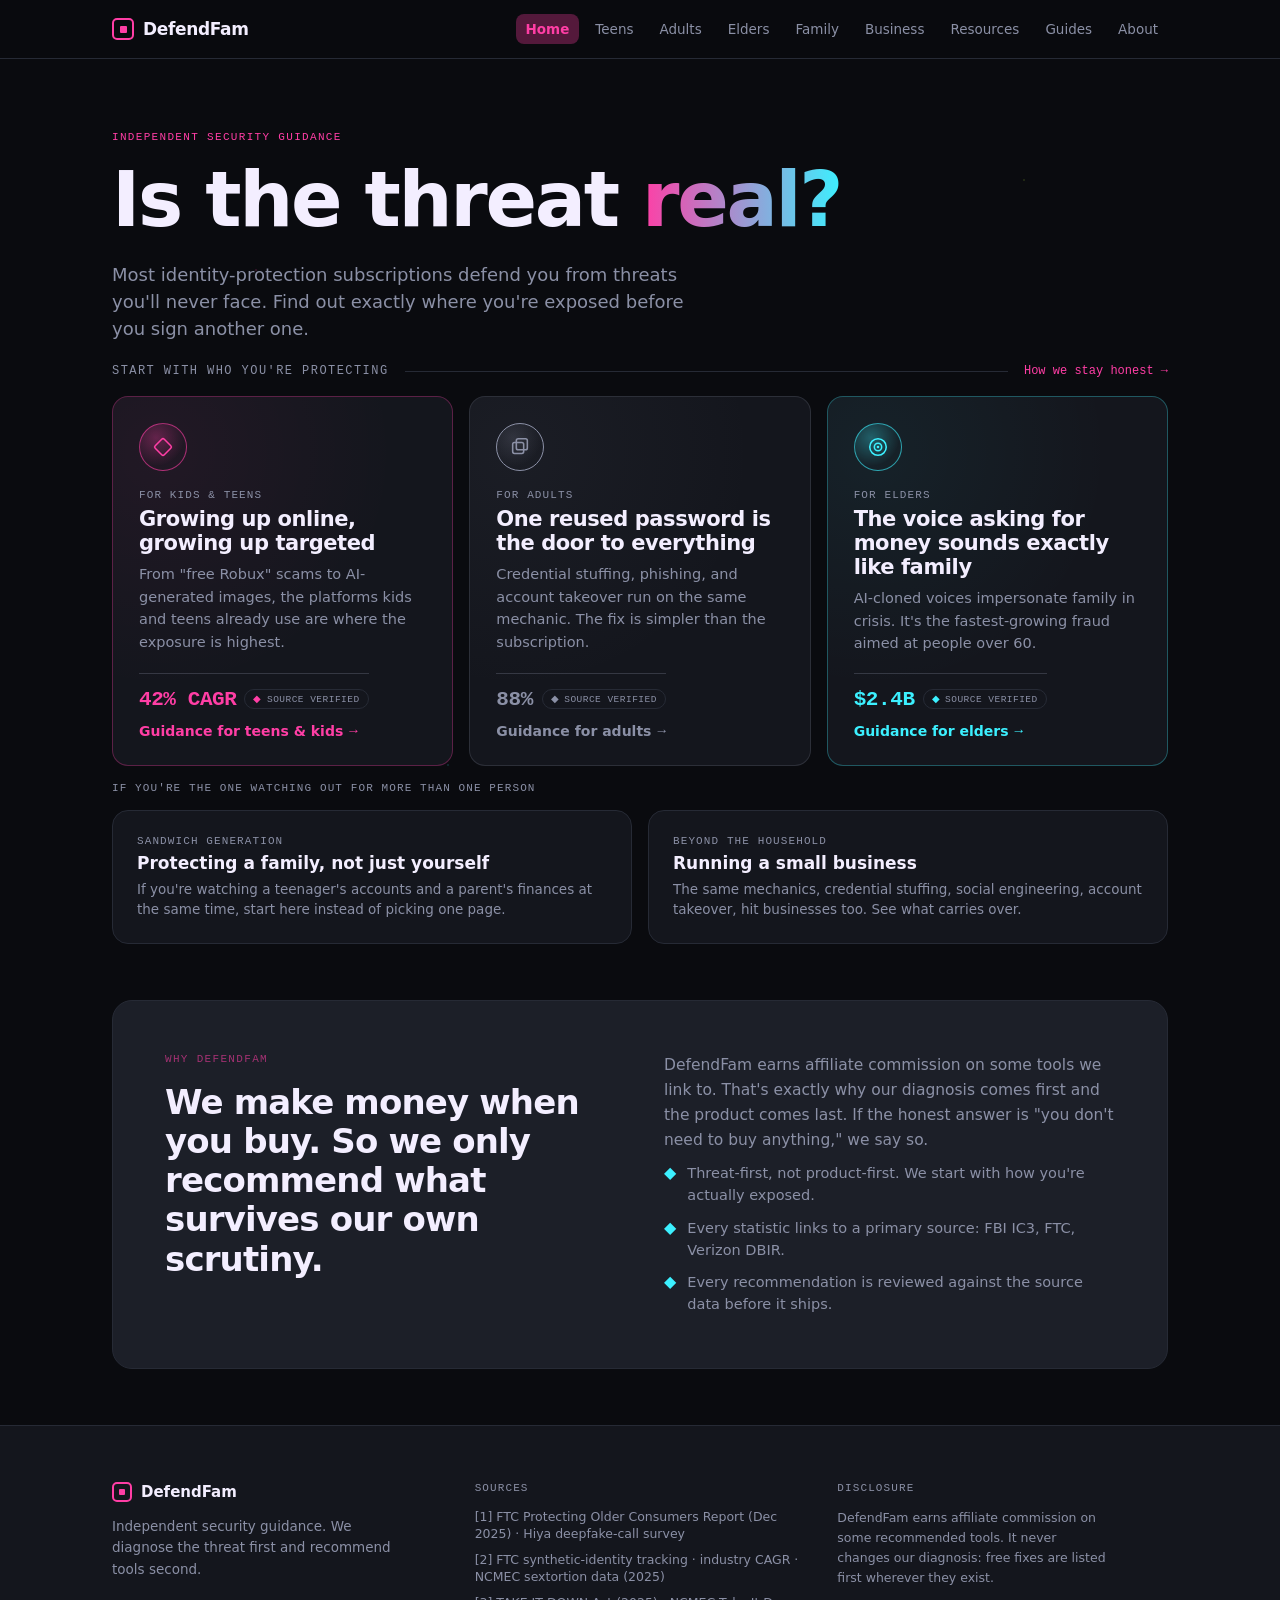
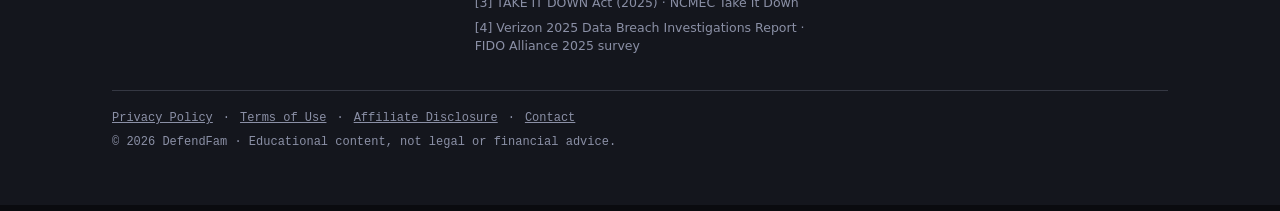
==== commit dbb56212: "Add guides section, About page, founder photos, nav and sitemap updates" ====
--- a/index.html
+++ b/index.html
@@ -8,10 +8,29 @@
 'https://www.googletagmanager.com/gtm.js?id='+i+dl;f.parentNode.insertBefore(j,f);
 })(window,document,'script','dataLayer','GTM-TTX3BP2R');</script>
 <!-- End Google Tag Manager -->
+<script type="text/javascript">(function(i,m,p,a,c,t){c.ire_o=p;c[p]=c[p]||function(){(c[p].a=c[p].a||[]).push(arguments)};t=a.createElement(m);var z=a.getElementsByTagName(m)[0];t.async=1;t.src=i;z.parentNode.insertBefore(t,z)})('https://utt.impactcdn.com/P-A7670768-5b33-4010-bc6d-f2f01fb472d11.js','script','impactStat',document,window);impactStat('transformLinks');impactStat('trackImpression');</script>
 <meta charset="utf-8">
 <meta name="viewport" content="width=device-width, initial-scale=1">
-<title>DefendFam: Independent Security Guidance</title>
-<meta name="description" content="Independent security guidance. We diagnose the threat first and recommend tools second.">
+<title>DefendFam: independent cybersecurity guidance for families</title>
+<meta name="description" content="Independent guidance that helps families spot scams and protect their money, accounts, and identities. Free options come first.">
+<link rel="canonical" href="https://defendfam.com/">
+
+<meta property="og:type" content="website">
+<meta property="og:url" content="https://defendfam.com/">
+<meta property="og:site_name" content="DefendFam">
+<meta property="og:title" content="DefendFam: independent cybersecurity guidance for families">
+<meta property="og:description" content="Independent guidance that helps families spot scams and protect their money, accounts, and identities. Free options come first.">
+<meta property="og:image" content="https://defendfam.com/og-image.png">
+<meta property="og:image:type" content="image/png">
+<meta property="og:image:width" content="1200">
+<meta property="og:image:height" content="630">
+<meta property="og:image:alt" content="DefendFam: independent cybersecurity guidance for families">
+
+<meta name="twitter:card" content="summary_large_image">
+<meta name="twitter:title" content="DefendFam: independent cybersecurity guidance for families">
+<meta name="twitter:description" content="Independent guidance that helps families spot scams and protect their money, accounts, and identities. Free options come first.">
+<meta name="twitter:image" content="https://defendfam.com/og-image.png">
+<meta name="twitter:image:alt" content="DefendFam: independent cybersecurity guidance for families">
 <style>
   /* ================= v2 tokens (exact values, defendfam-v2-tokens-combined.css) ================= */
   *{box-sizing:border-box}
@@ -344,7 +363,8 @@
       <button class="nav-link" data-goto="family">Family</button>
       <button class="nav-link" data-goto="business">Business</button>
       <button class="nav-link" data-goto="resources">Resources</button>
-      <button class="nav-link" data-goto="about">About</button>
+      <a class="nav-link" href="/articles/">Guides</a>
+      <a class="nav-link" href="/about.html">About</a>
     </div>
   </div>
 </nav>
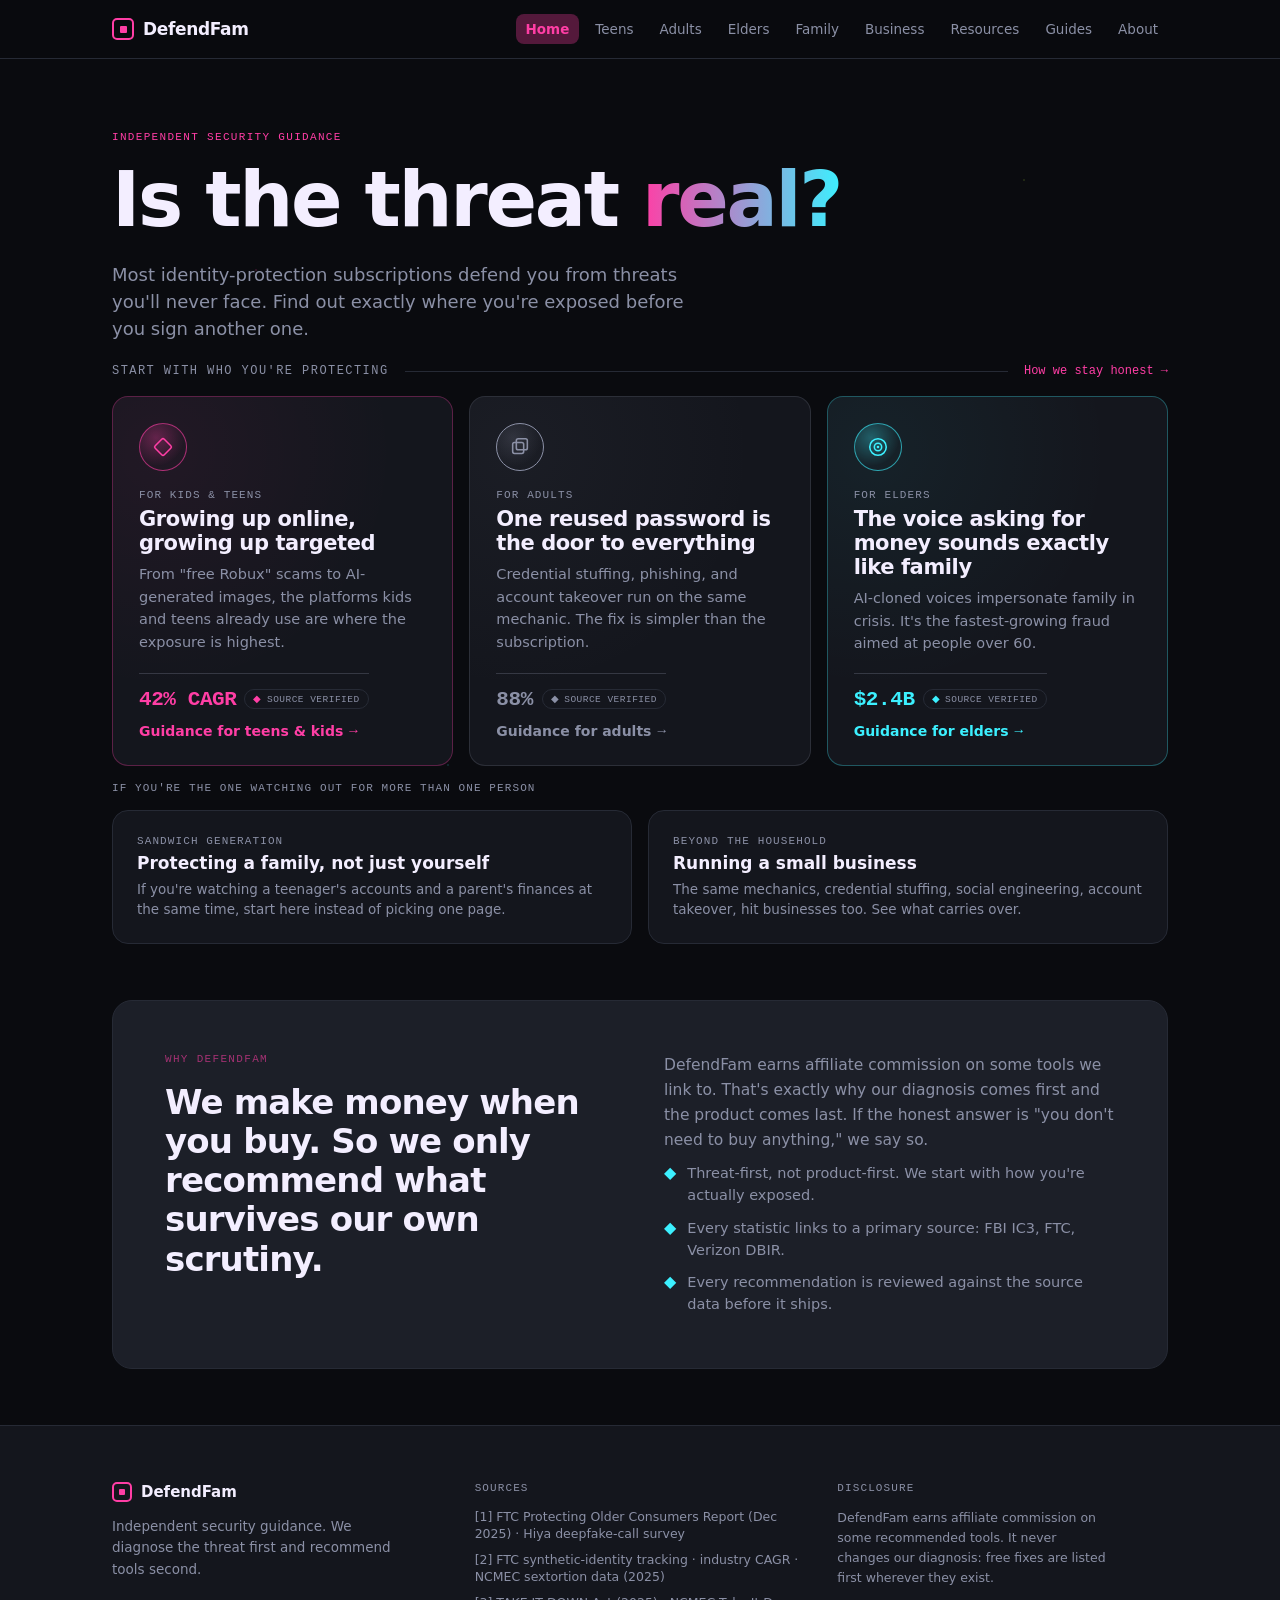
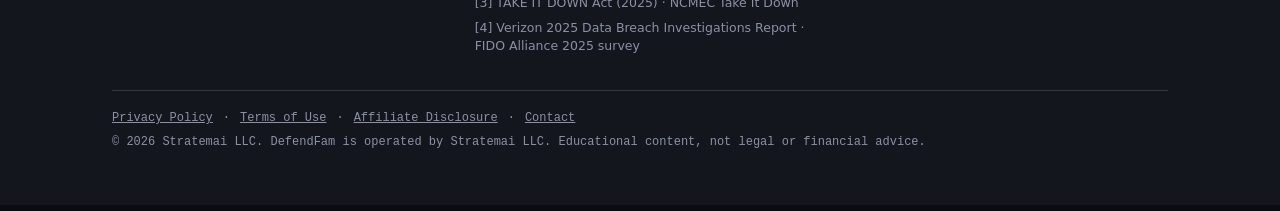
==== commit 36302f34: "Footer operator line, contact links, persona tags" ====
--- a/index.html
+++ b/index.html
@@ -865,7 +865,7 @@
     </div>
     <div class="copyright">
       <div class="footer-legal"><a href="privacy.html">Privacy Policy</a> · <a href="terms.html">Terms of Use</a> · <a href="affiliate-disclosure.html">Affiliate Disclosure</a> · <a href="mailto:contact@defendfam.com">Contact</a></div>
-      <div>© 2026 DefendFam · Educational content, not legal or financial advice.</div>
+      <div>© 2026 Stratemai LLC. DefendFam is operated by Stratemai LLC. Educational content, not legal or financial advice.</div>
     </div>
   </div>
 </footer>
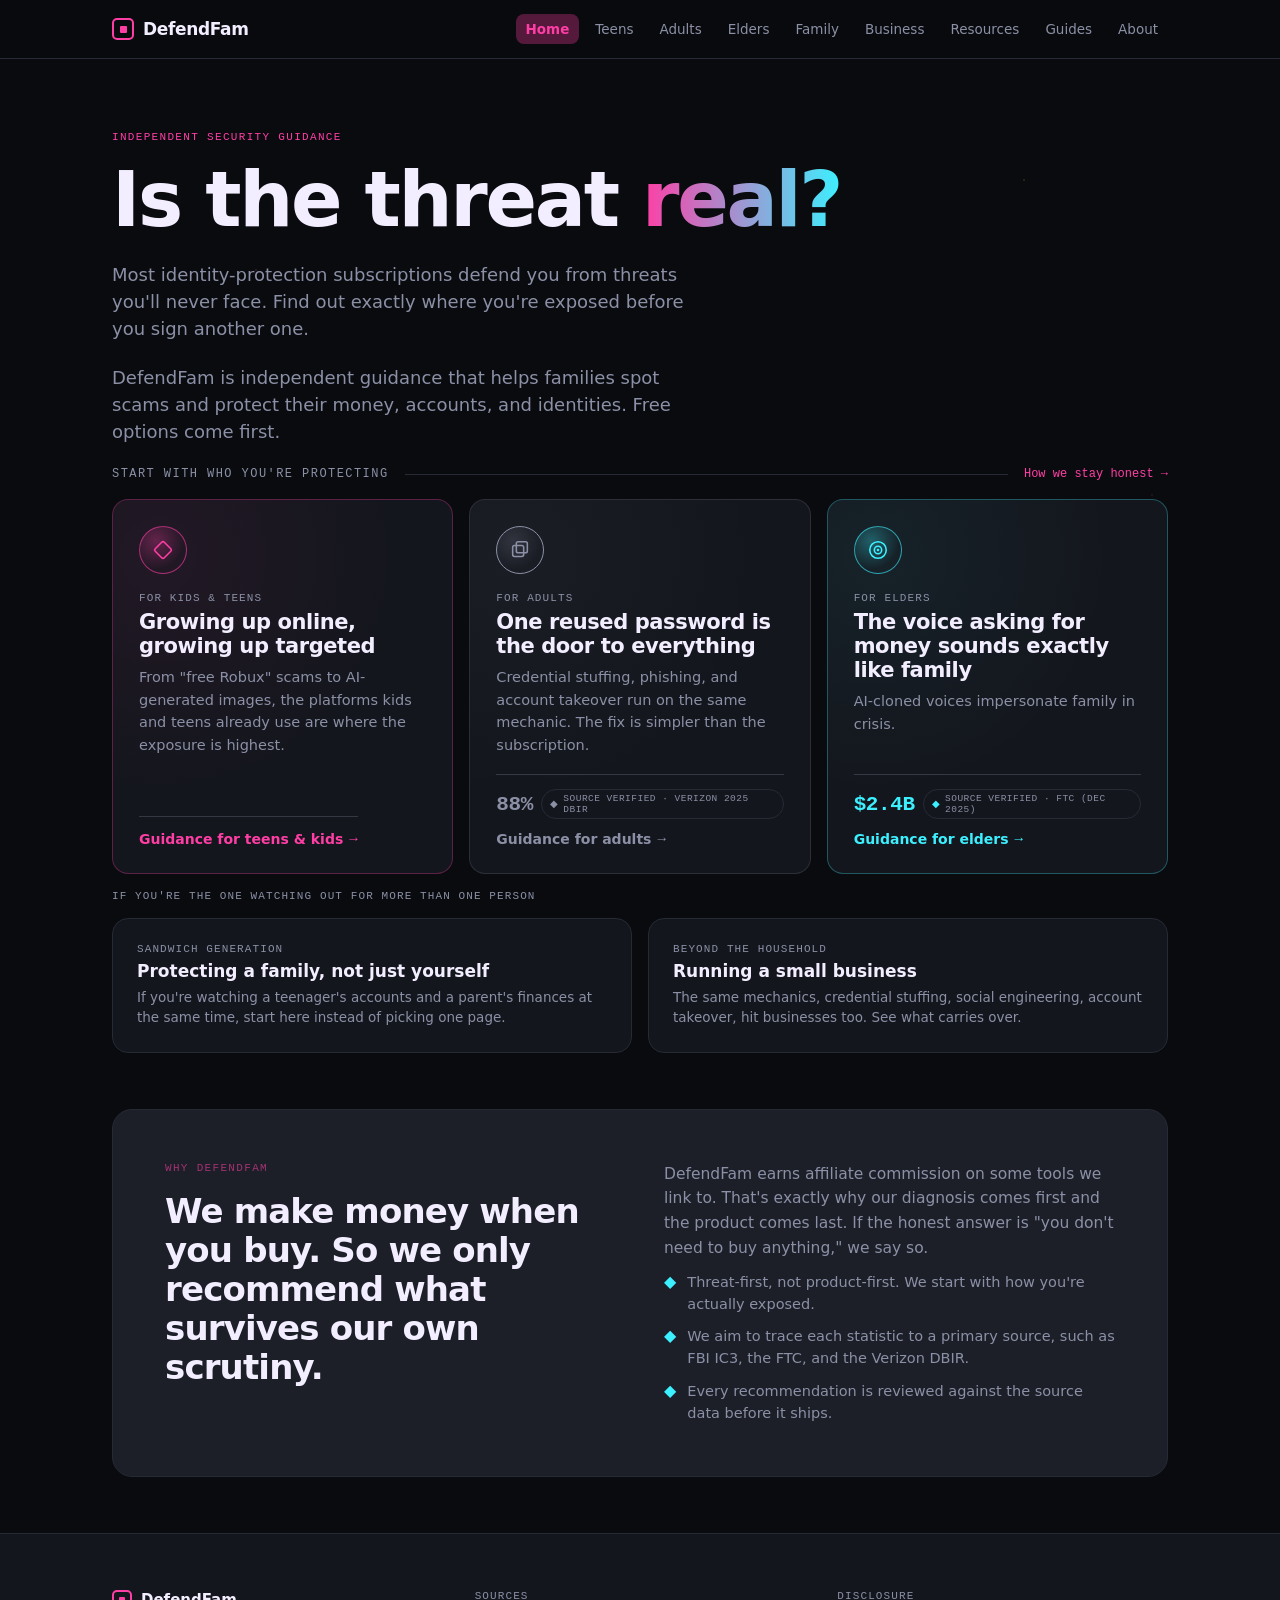
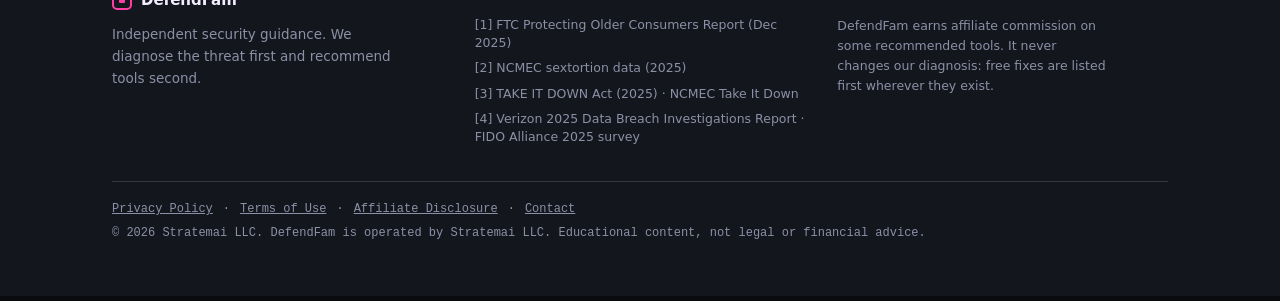
==== commit eb870145: "Entity foundation: schema, logo, robots, 404, sourced stats only" ====
--- a/index.html
+++ b/index.html
@@ -31,6 +31,37 @@
 <meta name="twitter:description" content="Independent guidance that helps families spot scams and protect their money, accounts, and identities. Free options come first.">
 <meta name="twitter:image" content="https://defendfam.com/og-image.png">
 <meta name="twitter:image:alt" content="DefendFam: independent cybersecurity guidance for families">
+<script type="application/ld+json">
+{
+  "@context": "https://schema.org",
+  "@graph": [
+    {
+      "@type": "Organization",
+      "@id": "https://defendfam.com/#organization",
+      "name": "DefendFam",
+      "alternateName": ["Defend Fam", "defendfam"],
+      "url": "https://defendfam.com/",
+      "logo": "https://defendfam.com/logo.png",
+      "description": "DefendFam is an independent cybersecurity guidance site for families. It explains the scams and identity threats targeting households and lists free fixes before paid ones.",
+      "email": "contact@defendfam.com",
+      "areaServed": "US",
+      "founder": [
+        {"@id": "https://defendfam.com/about.html#brad-neelan"},
+        {"@id": "https://defendfam.com/about.html#kent-kaufmann"}
+      ],
+      "parentOrganization": {"@type": "Organization", "legalName": "Stratemai LLC"}
+    },
+    {
+      "@type": "WebSite",
+      "@id": "https://defendfam.com/#website",
+      "name": "DefendFam",
+      "alternateName": "Defend Fam",
+      "url": "https://defendfam.com/",
+      "publisher": {"@id": "https://defendfam.com/#organization"}
+    }
+  ]
+}
+</script>
 <style>
   /* ================= v2 tokens (exact values, defendfam-v2-tokens-combined.css) ================= */
   *{box-sizing:border-box}
@@ -377,6 +408,7 @@
       <div class="eyebrow mono">Independent security guidance</div>
       <h1>Is the threat <span class="gradient-text">real?</span></h1>
       <p class="lede">Most identity-protection subscriptions defend you from threats you'll never face. Find out exactly where you're exposed before you sign another one.</p>
+      <p class="lede">DefendFam is independent guidance that helps families spot scams and protect their money, accounts, and identities. Free options come first.</p>
     </div>
  
     <div style="display:flex;align-items:center;gap:16px;margin-bottom:18px;flex-wrap:wrap;">
@@ -392,7 +424,6 @@
         <h3>Growing up online, growing up targeted</h3>
         <p>From "free Robux" scams to AI-generated images, the platforms kids and teens already use are where the exposure is highest.</p>
         <div class="card-foot">
-          <div class="stat-row"><span class="stat-big mono">42% CAGR</span><span class="badge mono"><span class="dot">◆</span> Source verified</span></div>
           <span class="cta-link">Guidance for teens &amp; kids <span class="mono">→</span></span>
         </div>
       </button>
@@ -402,7 +433,7 @@
         <h3>One reused password is the door to everything</h3>
         <p>Credential stuffing, phishing, and account takeover run on the same mechanic. The fix is simpler than the subscription.</p>
         <div class="card-foot">
-          <div class="stat-row"><span class="stat-big mono">88%</span><span class="badge mono"><span class="dot">◆</span> Source verified</span></div>
+          <div class="stat-row"><span class="stat-big mono">88%</span><span class="badge mono"><span class="dot">◆</span> Source verified · Verizon 2025 DBIR</span></div>
           <span class="cta-link">Guidance for adults <span class="mono">→</span></span>
         </div>
       </button>
@@ -410,9 +441,9 @@
         <div class="card-icon"><svg width="22" height="22" viewBox="0 0 24 24" fill="none" stroke="var(--accent)" stroke-width="1.7"><circle cx="12" cy="12" r="9"/><circle cx="12" cy="12" r="4"/><circle cx="12" cy="12" r="0.6" fill="var(--accent)"/></svg></div>
         <div class="risk-label mono">For elders</div>
         <h3>The voice asking for money sounds exactly like family</h3>
-        <p>AI-cloned voices impersonate family in crisis. It's the fastest-growing fraud aimed at people over 60.</p>
+        <p>AI-cloned voices impersonate family in crisis.</p>
         <div class="card-foot">
-          <div class="stat-row"><span class="stat-big mono">$2.4B</span><span class="badge mono"><span class="dot">◆</span> Source verified</span></div>
+          <div class="stat-row"><span class="stat-big mono">$2.4B</span><span class="badge mono"><span class="dot">◆</span> Source verified · FTC (Dec 2025)</span></div>
           <span class="cta-link">Guidance for elders <span class="mono">→</span></span>
         </div>
       </button>
@@ -444,7 +475,7 @@
           <p style="font-size:15.5px;line-height:1.6;color:var(--text-muted);margin:0;">DefendFam earns affiliate commission on some tools we link to. That's exactly why our diagnosis comes first and the product comes last. If the honest answer is "you don't need to buy anything," we say so.</p>
           <div class="why-list">
             <div class="why-item"><span class="mark">◆</span><span class="txt">Threat-first, not product-first. We start with how you're actually exposed.</span></div>
-            <div class="why-item"><span class="mark">◆</span><span class="txt">Every statistic links to a primary source: FBI IC3, FTC, Verizon DBIR.</span></div>
+            <div class="why-item"><span class="mark">◆</span><span class="txt">We aim to trace each statistic to a primary source, such as FBI IC3, the FTC, and the Verizon DBIR.</span></div>
             <div class="why-item"><span class="mark">◆</span><span class="txt">Every recommendation is reviewed against the source data before it ships.</span></div>
           </div>
         </div>
@@ -466,21 +497,11 @@
       <div class="note-box" style="margin-bottom:8px;">A lot of the reporting behind these numbers is written about teenagers specifically, but the platforms involved, Roblox, Discord, Instagram, are used by much younger kids too. The same freeze-the-file, use-a-password-manager, talk-before-it-happens guidance applies earlier than most parents assume.</div>
  
       <div class="stat-grid">
-        <div class="stat-block">
-          <div class="stat-num">42%</div>
-          <div class="stat-desc">Annual growth rate of synthetic-identity fraud (the fastest-rising category), and minors are the preferred raw material.</div>
-          <div class="stat-source mono"><span>◆</span> Source verified · FTC / industry CAGR <span style="color:var(--text-muted);">[2]</span></div>
-        </div>
         <div class="panel" style="display:flex;flex-direction:column;justify-content:center;gap:16px;">
           <div style="font-size:13px;font-weight:600;color:var(--ink-mute);">Why the file is unguarded</div>
           <div style="display:flex;flex-direction:column;gap:14px;">
             <div>
-              <div style="display:flex;justify-content:space-between;font-size:13px;margin-bottom:6px;"><span style="color:var(--ink);">Teens who check their credit</span><span class="mono" style="color:var(--ink);font-weight:600;">~7%</span></div>
-              <div style="height:9px;background:var(--border-2);border-radius:5px;overflow:hidden;"><div style="width:7%;height:100%;background:var(--pink-60);border-radius:5px;"></div></div>
-            </div>
-            <div>
               <div style="display:flex;justify-content:space-between;font-size:13px;margin-bottom:6px;"><span style="color:var(--ink);">Fraud unnoticed until first loan/job</span><span class="mono" style="color:var(--ink);font-weight:600;">years</span></div>
-              <div style="height:9px;background:var(--border-2);border-radius:5px;overflow:hidden;"><div style="width:88%;height:100%;background:var(--accent);border-radius:5px;"></div></div>
             </div>
           </div>
         </div>
@@ -510,15 +531,15 @@
         <div class="block-label mono">The everyday scams kids and teens actually run into</div>
         <p style="font-size:14.5px;line-height:1.6;color:var(--ink-mute);max-width:64ch;margin-bottom:16px;">This is where parent credibility gets built or lost. A warning about identity theft can feel abstract to a kid who's never seen it happen. A warning about the exact Robux scam a friend fell for last week lands immediately, at almost any age.</p>
         <div class="why-targeted-grid">
-          <div class="mini-card"><h4>"Free Robux" apps</h4><p>Suspected gaming fraud rose 53% year-over-year in 2026; Roblox alone saw ~1.65M attempted attacks. Spin-wheel apps keep players one step from a payout that never comes.</p></div>
+          <div class="mini-card"><h4>"Free Robux" apps</h4><p>Spin-wheel apps keep players one step from a payout that never comes.</p></div>
           <div class="mini-card"><h4>Discord escalation</h4><p>Roblox chat is filtered; Discord isn't. Predatory adults move conversations there, building rapport over days before asking for credentials or money.</p></div>
           <div class="mini-card"><h4>Fake Instagram brand deals</h4><p>A DM collaboration offer that leads to a phishing link or a "contract" asking for payment or login credentials before anything official happens.</p></div>
         </div>
       </div>
  
       <div class="section-block">
-        <div class="block-label mono">Financial sextortion: one of the fastest-growing threats to teens</div>
-        <p style="font-size:14.5px;line-height:1.6;color:var(--ink-mute);max-width:64ch;">NCMEC received more than 50,000 reports of financially motivated sextortion in 2025, an average of 137 a day, up from 36,000 the year before. The pattern: a stranger poses as a peer, moves the conversation to a private app, then extorts payment after getting an image. Reports skew heavily toward boys 14–17. The most important thing to say in advance: paying does not make it stop, and if it's already happened, the teen is not in trouble and not to blame.</p>
+        <div class="block-label mono">Financial sextortion</div>
+        <p style="font-size:14.5px;line-height:1.6;color:var(--ink-mute);max-width:64ch;">NCMEC received more than 50,000 reports of financially motivated sextortion in 2025, an average of 137 a day, up from 36,000 the year before. The pattern: a stranger poses as a peer, moves the conversation to a private app, then extorts payment after getting an image. The FBI says most victims are boys between 14 and 17. The most important thing to say in advance: paying does not make it stop, and if it's already happened, the teen is not in trouble and not to blame.</p>
       </div>
  
       <div class="section-block">
@@ -644,20 +665,13 @@
         <div class="panel">
           <div style="font-size:13px;font-weight:600;color:var(--ink-mute);margin-bottom:4px;">Imposter-scam losses, indexed</div>
           <div class="mono" style="font-size:11px;color:var(--text-muted);margin-bottom:22px;">2021 → 2025</div>
-          <div class="bars">
-            <div class="bar-col"><div class="bar" style="height:34%;background:var(--cyan-30);"></div><span class="mono" style="font-size:11px;color:var(--text-muted);">'21</span></div>
-            <div class="bar-col"><div class="bar" style="height:48%;background:var(--cyan-30);"></div><span class="mono" style="font-size:11px;color:var(--text-muted);">'22</span></div>
-            <div class="bar-col"><div class="bar" style="height:62%;background:var(--cyan-60);"></div><span class="mono" style="font-size:11px;color:var(--text-muted);">'23</span></div>
-            <div class="bar-col"><div class="bar" style="height:80%;background:var(--cyan-60);"></div><span class="mono" style="font-size:11px;color:var(--text-muted);">'24</span></div>
-            <div class="bar-col"><div class="bar" style="height:100%;background:var(--accent);"></div><span class="mono" style="font-size:11px;color:var(--ink);font-weight:600;">'25</span></div>
-          </div>
         </div>
       </div>
  
       <div class="section-block">
         <div class="block-label mono">Why elders are targeted</div>
         <div class="why-targeted-grid">
-          <div class="mini-card"><h4>Trust in the voice</h4><p>A familiar voice short-circuits skepticism. Cloning needs only seconds of audio from social media.</p></div>
+          <div class="mini-card"><h4>Trust in the voice</h4><p>A familiar voice short-circuits skepticism.</p></div>
           <div class="mini-card"><h4>Manufactured urgency</h4><p>"I'm in jail / in an accident, don't tell anyone." Panic is the exploit, not technology.</p></div>
           <div class="mini-card"><h4>Untraceable payment</h4><p>Gift cards, wire transfers and crypto are requested precisely because they can't be reversed.</p></div>
           <div class="mini-card"><h4>Isolation by design</h4><p>"Keep this between us" prevents the one thing that stops the scam: a second opinion.</p></div>
@@ -686,10 +700,10 @@
         <div class="support-head">Seems like more than that?</div>
         <p class="support-sub">They charge. But it's peace of mind.</p>
         <div class="support-grid">
+          <div class="vendor-card"><div class="vkind mono">Spending controls</div><h4>True Link Financial</h4><p>A prepaid card with spending limits and category restrictions a family member controls directly.</p></div>
           <div class="vendor-card"><div class="vkind mono">Family-shared monitoring</div><h4>Aura</h4><p>Plans let an adult child and a parent share one account across households, alerts visible to everyone on the plan.</p><p class="affiliate-tag"><a href="affiliate-disclosure.html">Affiliate link.</a> We may earn a commission.</p></div>
           <div class="vendor-card"><div class="vkind mono">Largest coverage</div><h4>Norton/LifeLock</h4><p>The most brand recognition of any option here, plus the largest identity-theft insurance and reimbursement coverage.</p><p class="affiliate-tag"><a href="affiliate-disclosure.html">Affiliate link.</a> We may earn a commission.</p></div>
           <div class="vendor-card"><div class="vkind mono">Built for caregiving</div><h4>EverSafe</h4><p>Senior-specific discount, shared family alerts, and monitoring that extends to investment and retirement accounts.</p><p class="affiliate-tag"><a href="affiliate-disclosure.html">Affiliate link.</a> We may earn a commission.</p></div>
-          <div class="vendor-card"><div class="vkind mono">Spending controls</div><h4>True Link Financial</h4><p>A prepaid card with spending limits and category restrictions a family member controls directly.</p></div>
         </div>
       </div>
  
@@ -790,7 +804,7 @@
           <div class="art-body">
             <div class="art-cat mono">DEEPFAKE FRAUD · 6 MIN</div>
             <h3>The voice on the phone was your grandson. It wasn't.</h3>
-            <p>How three seconds of public audio becomes a convincing emergency call, and the one free habit that defeats it.</p>
+            <p>How public audio becomes a convincing emergency call, and the one free habit that defeats it.</p>
           </div>
         </article>
         <article>
@@ -805,7 +819,7 @@
           <div class="art-fig"><span class="mono">FIG · reuse attack graph</span></div>
           <div class="art-body">
             <div class="art-cat mono">ACCOUNT TAKEOVER · 7 MIN</div>
-            <h3>Password reuse is a solved problem. Here's why 81% still do it.</h3>
+            <h3>Password reuse is a solved problem. Here's why people still do it.</h3>
             <p>The fix takes an afternoon and is mostly free. We walk the exact setup, in priority order, with no upsell.</p>
           </div>
         </article>
@@ -816,24 +830,9 @@
   <!-- ABOUT -->
   <section data-section="about">
     <div class="inner">
-      <div class="eyebrow mono">About &amp; methodology</div>
-      <h2 class="brief-h" style="max-width:20ch;">I built this because it happened to people I love.</h2>
-      <p class="about-lede">I've watched more than one person close to me, family and friends both, fall victim to exactly the kind of scams described on this site. I've spent 25 years in digital marketing and search, most recently leading search and AI-powered media for McAfee, one of the largest names in consumer cybersecurity, and it still happened to people I care about. That's the moment this stopped being a business idea and became personal.</p>
- 
-      <div class="section-block">
-        <div class="block-label mono">What I bring to this</div>
-        <p style="font-size:14.5px;line-height:1.65;color:var(--ink-mute);max-width:64ch;">Before McAfee, I built the search function at Intuit QuickBooks that contributed to the company's first billion-dollar revenue milestone, years spent deep in how financial platforms actually work, and how fraud tries to get around them. At McAfee, I saw firsthand how the identity-protection industry markets itself, what it gets right, and where it leans on fear instead of substance. That's the perspective DefendFam is built on.</p>
-      </div>
- 
-      <div class="section-block">
-        <div class="block-label mono">Why DefendFam exists</div>
-        <p style="font-size:14.5px;line-height:1.65;color:var(--ink-mute);max-width:64ch;">This site is how I give back what I know. Free guidance first, the cheapest or free fix listed before any paid one, and a paid recommendation only when it genuinely earns its place. DefendFam earns a commission on some of the tools linked here, disclosed plainly throughout, but the order things appear in is never for sale.</p>
-      </div>
- 
-      <div class="section-block">
-        <div class="block-label mono">How this content is built</div>
-        <p style="font-size:14.5px;line-height:1.65;color:var(--ink-mute);max-width:64ch;">Every statistic on this site traces back to a primary source, agencies like the FTC, the FBI's Internet Crime Complaint Center, NCMEC, and research from organizations like Verizon and the FIDO Alliance, not secondhand blog posts repeating each other. Where a claim is attributed to a named expert, that person is real and quoted from published, linkable reporting, never invented. Content gets revisited as new data comes out.</p>
-      </div>
+      <div class="eyebrow mono">About</div>
+      <h2 class="brief-h" style="max-width:20ch;">About DefendFam</h2>
+      <p class="about-lede">DefendFam is run by co-founders Brad Neelan and Kent Kaufmann, and operated by Stratemai LLC. <a href="/about.html">Read about us</a></p>
     </div>
   </section>
  
@@ -852,8 +851,8 @@
       <div>
         <div class="footer-label mono">Sources</div>
         <div class="footer-sources">
-          <span>[1] FTC Protecting Older Consumers Report (Dec 2025) · Hiya deepfake-call survey</span>
-          <span>[2] FTC synthetic-identity tracking · industry CAGR · NCMEC sextortion data (2025)</span>
+          <span>[1] FTC Protecting Older Consumers Report (Dec 2025)</span>
+          <span>[2] NCMEC sextortion data (2025)</span>
           <span>[3] TAKE IT DOWN Act (2025) · NCMEC Take It Down</span>
           <span>[4] Verizon 2025 Data Breach Investigations Report · FIDO Alliance 2025 survey</span>
         </div>
